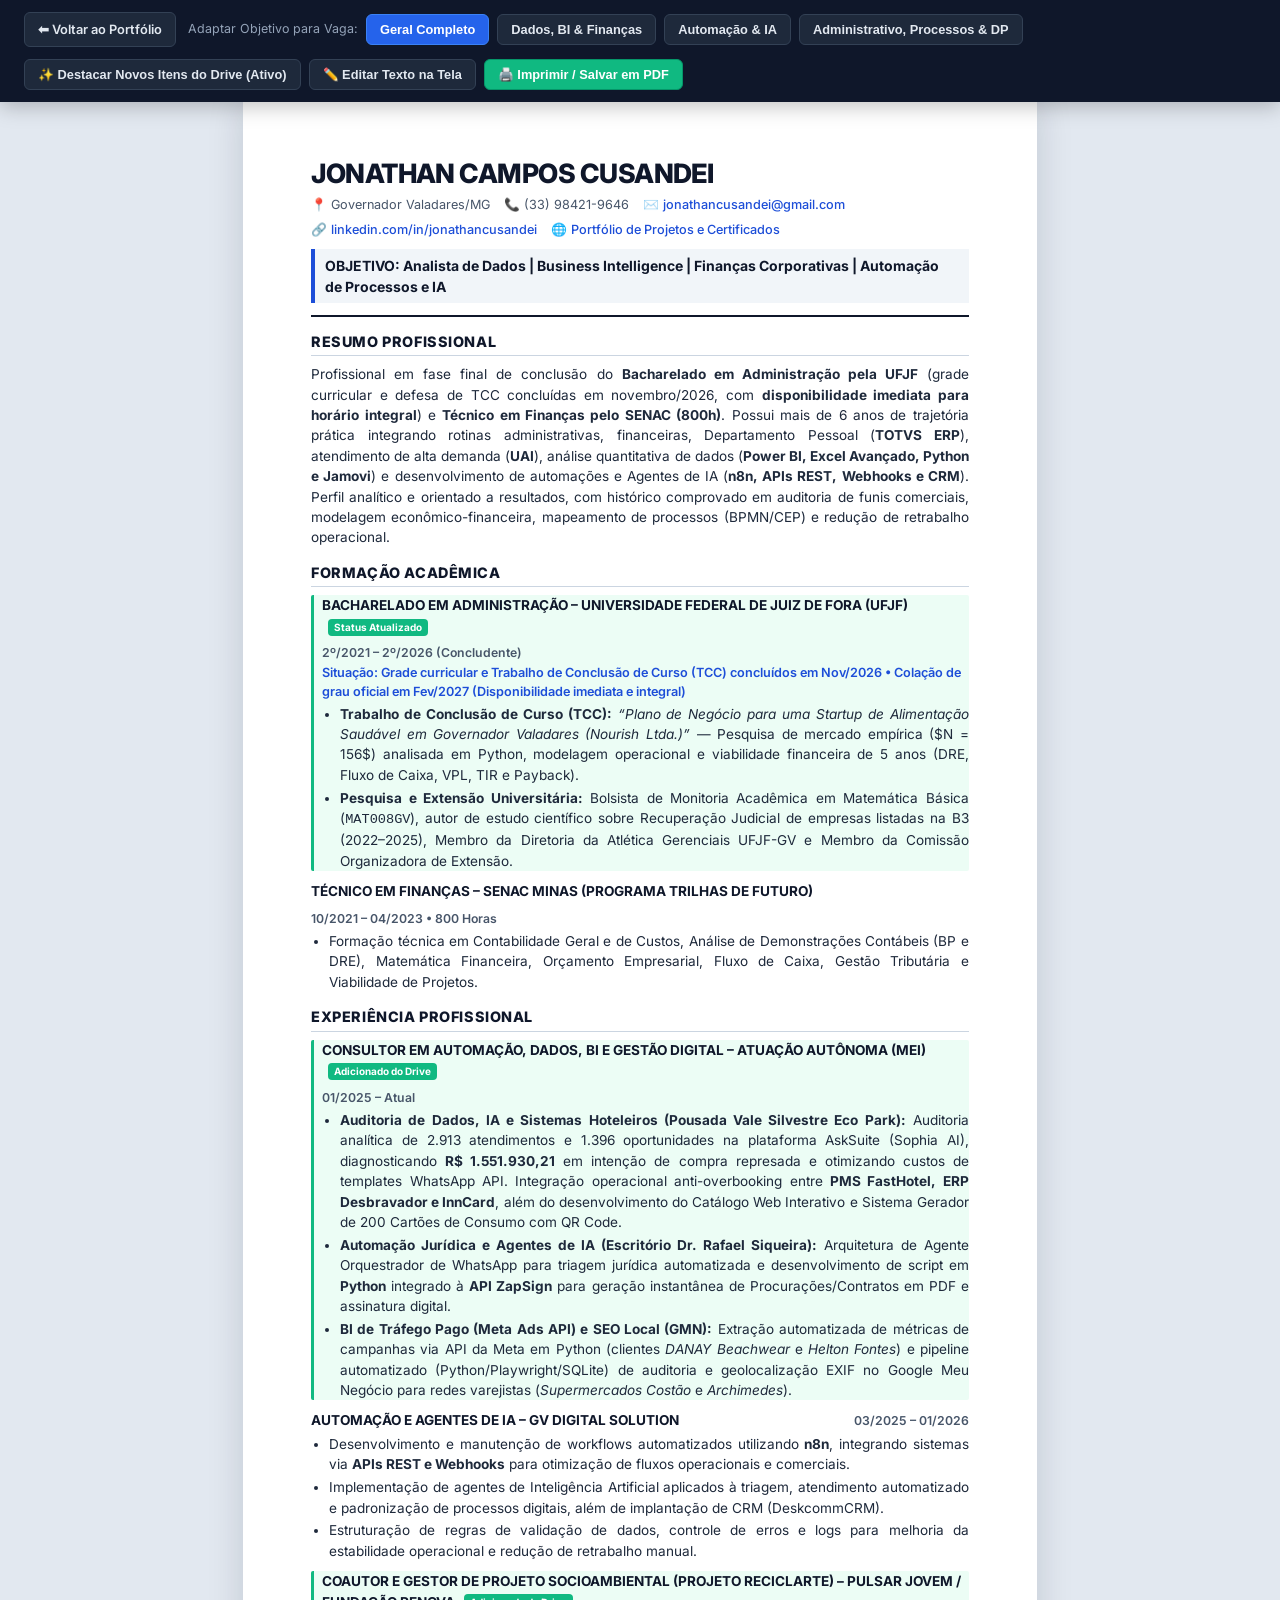
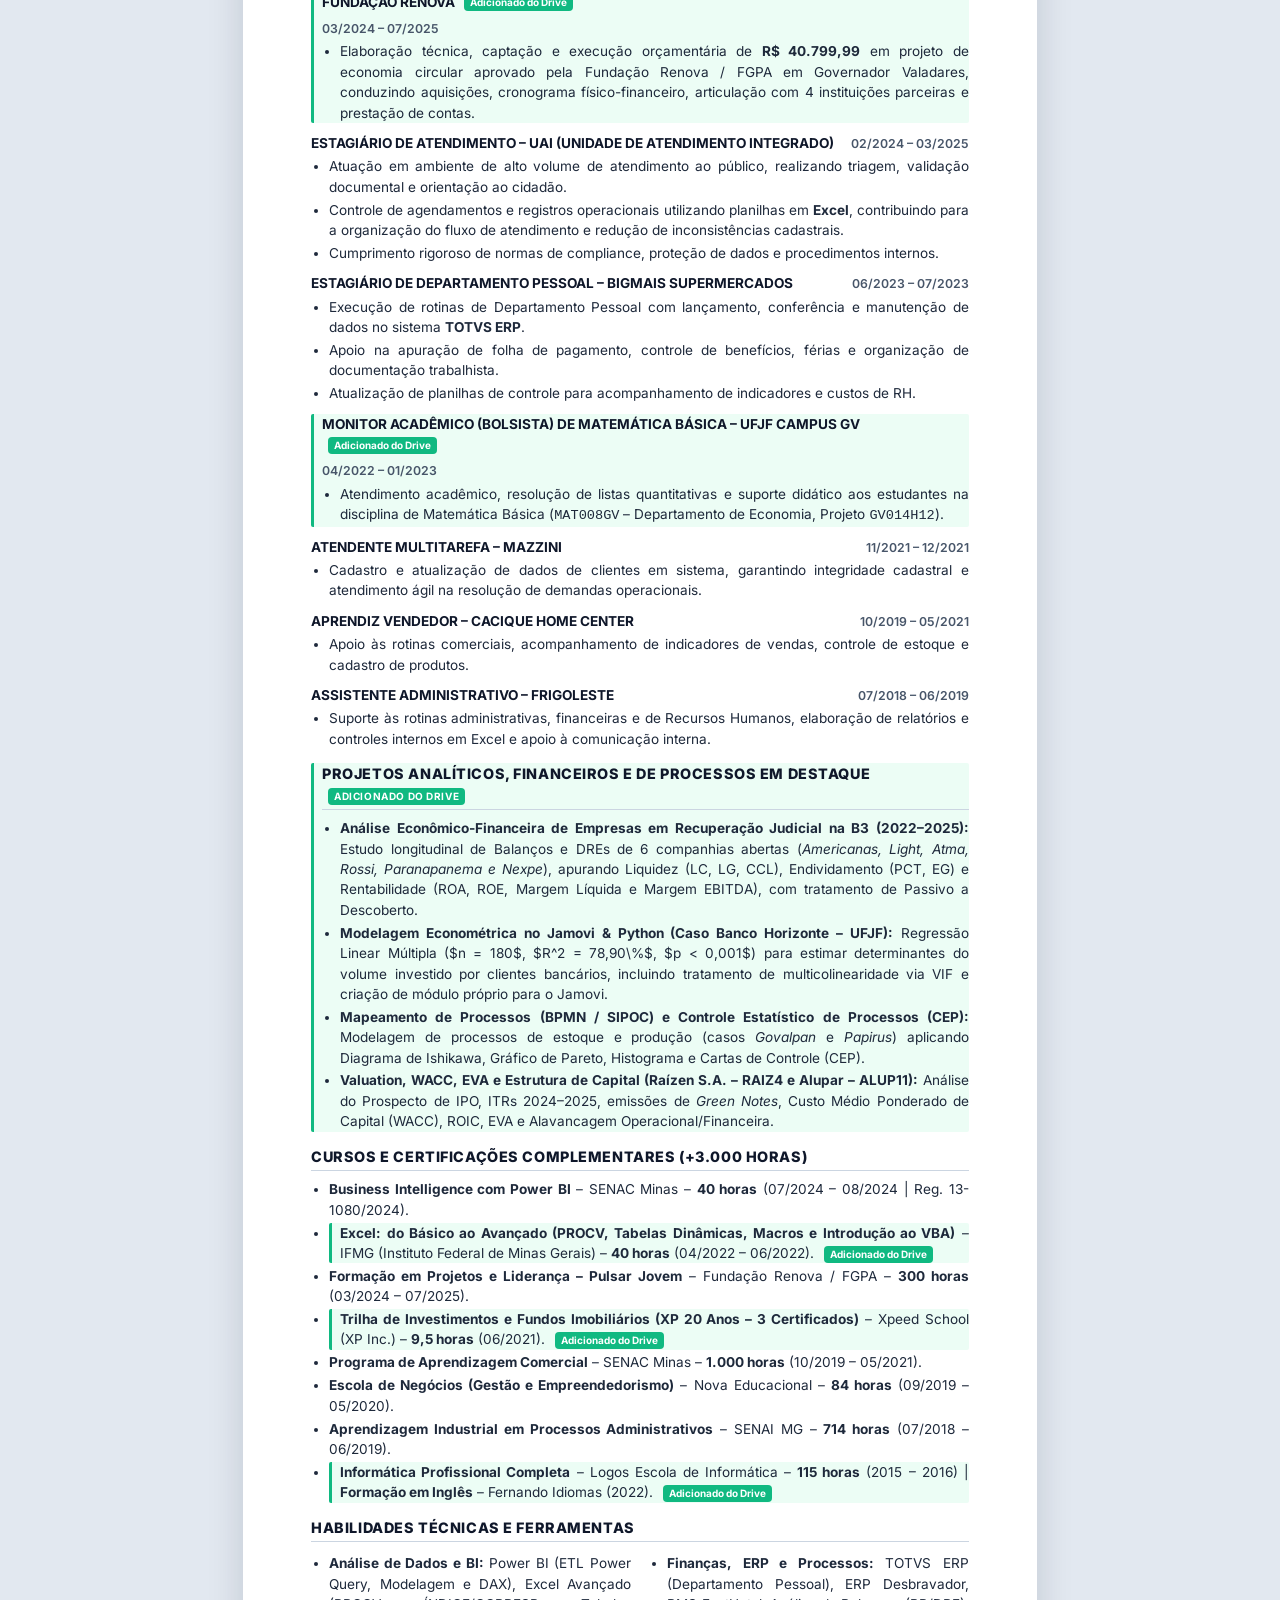
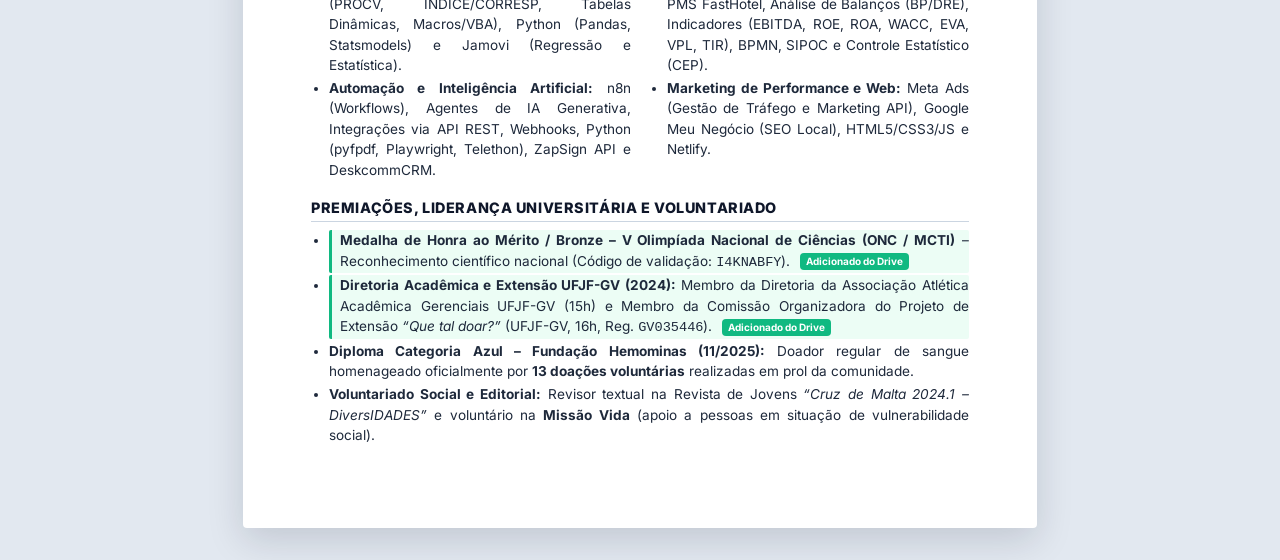
==== curriculo.html @ 8a2a7740 "Publicacao inicial do Portfolio Profissional e Curriculo - Jonathan Cusandei" ====
<!DOCTYPE html>
<html lang="pt-BR">
<head>
  <meta charset="UTF-8" />
  <meta name="viewport" content="width=device-width, initial-scale=1.0" />
  <title>Currículo_Jonathan_Campos_Cusandei</title>
  <link rel="preconnect" href="https://fonts.googleapis.com">
  <link rel="preconnect" href="https://fonts.gstatic.com" crossorigin>
  <link href="https://fonts.googleapis.com/css2?family=Inter:wght@400;500;600;700;800&display=swap" rel="stylesheet">
  <style>
    :root {
      --primary: #0f172a;
      --accent: #1d4ed8;
      --text: #1e293b;
      --muted: #475569;
      --border: #cbd5e1;
      --new-bg: #ecfdf5;
      --new-border: #10b981;
    }

    * {
      box-sizing: border-box;
      margin: 0;
      padding: 0;
    }

    body {
      font-family: 'Inter', -apple-system, BlinkMacSystemFont, 'Segoe UI', Roboto, Arial, sans-serif;
      background: #e2e8f0;
      color: var(--text);
      line-height: 1.5;
      font-size: 10.2pt;
      padding: 90px 16px 40px;
    }

    /* Barra de Ferramentas Flutuante (Oculta na Impressão/PDF) */
    .cv-toolbar {
      position: fixed;
      top: 0;
      left: 0;
      right: 0;
      z-index: 1000;
      background: #0f172a;
      color: #f8fafc;
      padding: 12px 24px;
      display: flex;
      flex-wrap: wrap;
      align-items: center;
      justify-content: space-between;
      gap: 12px;
      box-shadow: 0 4px 20px rgba(0, 0, 0, 0.25);
    }

    .toolbar-left, .toolbar-right {
      display: flex;
      flex-wrap: wrap;
      align-items: center;
      gap: 8px;
    }

    .toolbar-btn {
      background: #1e293b;
      color: #e2e8f0;
      border: 1px solid #334155;
      padding: 7px 13px;
      border-radius: 6px;
      font-size: 0.8rem;
      font-weight: 600;
      cursor: pointer;
      text-decoration: none;
      transition: all 0.15s;
    }

    .toolbar-btn:hover, .toolbar-btn.active {
      background: #2563eb;
      border-color: #3b82f6;
      color: #fff;
    }

    .toolbar-btn-print {
      background: #10b981;
      border-color: #059669;
      color: #fff;
    }

    .toolbar-btn-print:hover {
      background: #059669;
    }

    /* Folha A4 / Container do Currículo */
    .cv-sheet {
      max-width: 210mm;
      margin: 0 auto;
      background: #ffffff;
      padding: 18mm 18mm;
      box-shadow: 0 12px 36px rgba(15, 23, 42, 0.15);
      border-radius: 4px;
    }

    .cv-sheet[contenteditable="true"] {
      outline: 2px dashed #2563eb;
      outline-offset: -6px;
    }

    /* Cabeçalho do Currículo */
    .cv-header {
      border-bottom: 2px solid var(--primary);
      padding-bottom: 12px;
      margin-bottom: 14px;
    }

    .cv-name {
      font-size: 20pt;
      font-weight: 800;
      color: var(--primary);
      letter-spacing: -0.02em;
      text-transform: uppercase;
      line-height: 1.15;
    }

    .cv-contact {
      margin-top: 6px;
      font-size: 9.5pt;
      color: var(--muted);
      display: flex;
      flex-wrap: wrap;
      gap: 6px 14px;
    }

    .cv-contact a {
      color: var(--accent);
      text-decoration: none;
      font-weight: 500;
    }

    .cv-objective {
      margin-top: 10px;
      font-size: 10.5pt;
      font-weight: 700;
      color: var(--primary);
      background: #f1f5f9;
      padding: 6px 10px;
      border-left: 4px solid var(--accent);
    }

    /* Seções */
    .cv-section {
      margin-bottom: 14px;
    }

    .cv-section-title {
      font-size: 10.8pt;
      font-weight: 800;
      text-transform: uppercase;
      letter-spacing: 0.04em;
      color: var(--primary);
      border-bottom: 1px solid var(--border);
      padding-bottom: 3px;
      margin-bottom: 8px;
    }

    .cv-summary {
      text-align: justify;
      color: var(--text);
      margin-bottom: 6px;
    }

    /* Blocos de Experiência / Educação */
    .cv-item {
      margin-bottom: 10px;
      page-break-inside: avoid;
    }

    .cv-item-header {
      display: flex;
      justify-content: space-between;
      align-items: baseline;
      flex-wrap: wrap;
      gap: 8px;
    }

    .cv-item-title {
      font-weight: 700;
      color: var(--primary);
      font-size: 10.2pt;
    }

    .cv-item-period {
      font-weight: 600;
      font-size: 9.2pt;
      color: var(--muted);
    }

    .cv-item-sub {
      font-size: 9.5pt;
      font-weight: 600;
      color: var(--accent);
      margin-bottom: 3px;
    }

    .cv-list {
      padding-left: 18px;
      margin-top: 3px;
    }

    .cv-list li {
      margin-bottom: 2.5px;
      text-align: justify;
    }

    .skills-compact-grid {
      display: grid;
      grid-template-columns: 1fr 1fr;
      gap: 6px 18px;
    }

    /* Destaque visual opcional na tela para itens recém-adicionados do Drive */
    body.highlight-new .new-from-drive {
      background-color: var(--new-bg);
      border-left: 3px solid var(--new-border);
      padding-left: 8px;
      border-radius: 2px;
    }

    .badge-new-screen {
      display: none;
      font-size: 7.5pt;
      font-weight: 700;
      background: #10b981;
      color: #fff;
      padding: 1px 6px;
      border-radius: 4px;
      margin-left: 6px;
      vertical-align: middle;
    }

    body.highlight-new .badge-new-screen {
      display: inline-block;
    }

    @media print {
      body {
        background: #fff;
        padding: 0;
        font-size: 9.8pt;
      }
      .cv-toolbar {
        display: none !important;
      }
      .cv-sheet {
        box-shadow: none;
        padding: 0;
        max-width: 100%;
        outline: none !important;
      }
      .badge-new-screen {
        display: none !important;
      }
      body.highlight-new .new-from-drive {
        background: transparent !important;
        border-left: none !important;
        padding-left: 0 !important;
      }
      @page {
        margin: 12mm 14mm;
      }
    }
  </style>
</head>
<body class="highlight-new">

  <!-- BARRA DE CONTROLE (NÃO SAI NA IMPRESSÃO/PDF) -->
  <div class="cv-toolbar">
    <div class="toolbar-left">
      <a href="index.html" class="toolbar-btn">⬅ Voltar ao Portfólio</a>
      <span style="font-size: 0.78rem; color: #94a3b8; margin-left: 4px;">Adaptar Objetivo para Vaga:</span>
      <button class="toolbar-btn active" onclick="setFocus('geral', this)">Geral Completo</button>
      <button class="toolbar-btn" onclick="setFocus('dados', this)">Dados, BI & Finanças</button>
      <button class="toolbar-btn" onclick="setFocus('automacao', this)">Automação & IA</button>
      <button class="toolbar-btn" onclick="setFocus('adm', this)">Administrativo, Processos & DP</button>
    </div>

    <div class="toolbar-right">
      <button class="toolbar-btn" id="toggleNewBtn" onclick="toggleHighlightNew()">✨ Destacar Novos Itens do Drive (Ativo)</button>
      <button class="toolbar-btn" id="toggleEditBtn" onclick="toggleEditable()">✏️ Editar Texto na Tela</button>
      <button class="toolbar-btn toolbar-btn-print" onclick="window.print()">🖨️ Imprimir / Salvar em PDF</button>
    </div>
  </div>

  <!-- FOLHA DO CURRÍCULO -->
  <main class="cv-sheet" id="cvSheet">

    <!-- CABEÇALHO -->
    <header class="cv-header">
      <h1 class="cv-name">Jonathan Campos Cusandei</h1>
      <div class="cv-contact">
        <span>📍 Governador Valadares/MG</span>
        <span>📞 (33) 98421-9646</span>
        <span>✉️ <a href="mailto:jonathancusandei@gmail.com">jonathancusandei@gmail.com</a></span>
        <span>🔗 <a href="https://www.linkedin.com/in/jonathancusandei" target="_blank">linkedin.com/in/jonathancusandei</a></span>
        <span>🌐 <a href="index.html">Portfólio de Projetos e Certificados</a></span>
      </div>
      <div class="cv-objective" id="cvObjective">
        OBJETIVO: Analista de Dados | Business Intelligence | Finanças Corporativas | Automação de Processos e IA
      </div>
    </header>

    <!-- RESUMO PROFISSIONAL -->
    <section class="cv-section">
      <h2 class="cv-section-title">Resumo Profissional</h2>
      <p class="cv-summary" id="cvSummaryText">
        Profissional em fase final de conclusão do <strong>Bacharelado em Administração pela UFJF</strong> (grade curricular e defesa de TCC concluídas em novembro/2026, com <strong>disponibilidade imediata para horário integral</strong>) e <strong>Técnico em Finanças pelo SENAC (800h)</strong>. Possui mais de 6 anos de trajetória prática integrando rotinas administrativas, financeiras, Departamento Pessoal (<strong>TOTVS ERP</strong>), atendimento de alta demanda (<strong>UAI</strong>), análise quantitativa de dados (<strong>Power BI, Excel Avançado, Python e Jamovi</strong>) e desenvolvimento de automações e Agentes de IA (<strong>n8n, APIs REST, Webhooks e CRM</strong>). Perfil analítico e orientado a resultados, com histórico comprovado em auditoria de funis comerciais, modelagem econômico-financeira, mapeamento de processos (BPMN/CEP) e redução de retrabalho operacional.
      </p>
    </section>

    <!-- EDUCAÇÃO / FORMAÇÃO ACADÊMICA -->
    <section class="cv-section">
      <h2 class="cv-section-title">Formação Acadêmica</h2>

      <div class="cv-item new-from-drive">
        <div class="cv-item-header">
          <span class="cv-item-title">BACHARELADO EM ADMINISTRAÇÃO – UNIVERSIDADE FEDERAL DE JUIZ DE FORA (UFJF) <span class="badge-new-screen">Status Atualizado</span></span>
          <span class="cv-item-period">2º/2021 – 2º/2026 (Concludente)</span>
        </div>
        <div class="cv-item-sub">Situação: Grade curricular e Trabalho de Conclusão de Curso (TCC) concluídos em Nov/2026 • Colação de grau oficial em Fev/2027 (Disponibilidade imediata e integral)</div>
        <ul class="cv-list">
          <li><strong>Trabalho de Conclusão de Curso (TCC):</strong> <em>“Plano de Negócio para uma Startup de Alimentação Saudável em Governador Valadares (Nourish Ltda.)”</em> — Pesquisa de mercado empírica ($N = 156$) analisada em Python, modelagem operacional e viabilidade financeira de 5 anos (DRE, Fluxo de Caixa, VPL, TIR e Payback).</li>
          <li><strong>Pesquisa e Extensão Universitária:</strong> Bolsista de Monitoria Acadêmica em Matemática Básica (<code>MAT008GV</code>), autor de estudo científico sobre Recuperação Judicial de empresas listadas na B3 (2022–2025), Membro da Diretoria da Atlética Gerenciais UFJF-GV e Membro da Comissão Organizadora de Extensão.</li>
        </ul>
      </div>

      <div class="cv-item">
        <div class="cv-item-header">
          <span class="cv-item-title">TÉCNICO EM FINANÇAS – SENAC MINAS (PROGRAMA TRILHAS DE FUTURO)</span>
          <span class="cv-item-period">10/2021 – 04/2023 • 800 Horas</span>
        </div>
        <ul class="cv-list">
          <li>Formação técnica em Contabilidade Geral e de Custos, Análise de Demonstrações Contábeis (BP e DRE), Matemática Financeira, Orçamento Empresarial, Fluxo de Caixa, Gestão Tributária e Viabilidade de Projetos.</li>
        </ul>
      </div>
    </section>

    <!-- EXPERIÊNCIA PROFISSIONAL -->
    <section class="cv-section">
      <h2 class="cv-section-title">Experiência Profissional</h2>

      <div class="cv-item new-from-drive">
        <div class="cv-item-header">
          <span class="cv-item-title">CONSULTOR EM AUTOMAÇÃO, DADOS, BI E GESTÃO DIGITAL – ATUAÇÃO AUTÔNOMA (MEI) <span class="badge-new-screen">Adicionado do Drive</span></span>
          <span class="cv-item-period">01/2025 – Atual</span>
        </div>
        <ul class="cv-list">
          <li><strong>Auditoria de Dados, IA e Sistemas Hoteleiros (Pousada Vale Silvestre Eco Park):</strong> Auditoria analítica de 2.913 atendimentos e 1.396 oportunidades na plataforma AskSuite (Sophia AI), diagnosticando <strong>R$ 1.551.930,21</strong> em intenção de compra represada e otimizando custos de templates WhatsApp API. Integração operacional anti-overbooking entre <strong>PMS FastHotel, ERP Desbravador e InnCard</strong>, além do desenvolvimento do Catálogo Web Interativo e Sistema Gerador de 200 Cartões de Consumo com QR Code.</li>
          <li><strong>Automação Jurídica e Agentes de IA (Escritório Dr. Rafael Siqueira):</strong> Arquitetura de Agente Orquestrador de WhatsApp para triagem jurídica automatizada e desenvolvimento de script em <strong>Python</strong> integrado à <strong>API ZapSign</strong> para geração instantânea de Procurações/Contratos em PDF e assinatura digital.</li>
          <li><strong>BI de Tráfego Pago (Meta Ads API) e SEO Local (GMN):</strong> Extração automatizada de métricas de campanhas via API da Meta em Python (clientes <em>DANAY Beachwear</em> e <em>Helton Fontes</em>) e pipeline automatizado (Python/Playwright/SQLite) de auditoria e geolocalização EXIF no Google Meu Negócio para redes varejistas (<em>Supermercados Costão</em> e <em>Archimedes</em>).</li>
        </ul>
      </div>

      <div class="cv-item">
        <div class="cv-item-header">
          <span class="cv-item-title">AUTOMAÇÃO E AGENTES DE IA – GV DIGITAL SOLUTION</span>
          <span class="cv-item-period">03/2025 – 01/2026</span>
        </div>
        <ul class="cv-list">
          <li>Desenvolvimento e manutenção de workflows automatizados utilizando <strong>n8n</strong>, integrando sistemas via <strong>APIs REST e Webhooks</strong> para otimização de fluxos operacionais e comerciais.</li>
          <li>Implementação de agentes de Inteligência Artificial aplicados à triagem, atendimento automatizado e padronização de processos digitais, além de implantação de CRM (DeskcommCRM).</li>
          <li>Estruturação de regras de validação de dados, controle de erros e logs para melhoria da estabilidade operacional e redução de retrabalho manual.</li>
        </ul>
      </div>

      <div class="cv-item new-from-drive">
        <div class="cv-item-header">
          <span class="cv-item-title">COAUTOR E GESTOR DE PROJETO SOCIOAMBIENTAL (PROJETO RECICLARTE) – PULSAR JOVEM / FUNDAÇÃO RENOVA <span class="badge-new-screen">Adicionado do Drive</span></span>
          <span class="cv-item-period">03/2024 – 07/2025</span>
        </div>
        <ul class="cv-list">
          <li>Elaboração técnica, captação e execução orçamentária de <strong>R$ 40.799,99</strong> em projeto de economia circular aprovado pela Fundação Renova / FGPA em Governador Valadares, conduzindo aquisições, cronograma físico-financeiro, articulação com 4 instituições parceiras e prestação de contas.</li>
        </ul>
      </div>

      <div class="cv-item">
        <div class="cv-item-header">
          <span class="cv-item-title">ESTAGIÁRIO DE ATENDIMENTO – UAI (UNIDADE DE ATENDIMENTO INTEGRADO)</span>
          <span class="cv-item-period">02/2024 – 03/2025</span>
        </div>
        <ul class="cv-list">
          <li>Atuação em ambiente de alto volume de atendimento ao público, realizando triagem, validação documental e orientação ao cidadão.</li>
          <li>Controle de agendamentos e registros operacionais utilizando planilhas em <strong>Excel</strong>, contribuindo para a organização do fluxo de atendimento e redução de inconsistências cadastrais.</li>
          <li>Cumprimento rigoroso de normas de compliance, proteção de dados e procedimentos internos.</li>
        </ul>
      </div>

      <div class="cv-item">
        <div class="cv-item-header">
          <span class="cv-item-title">ESTAGIÁRIO DE DEPARTAMENTO PESSOAL – BIGMAIS SUPERMERCADOS</span>
          <span class="cv-item-period">06/2023 – 07/2023</span>
        </div>
        <ul class="cv-list">
          <li>Execução de rotinas de Departamento Pessoal com lançamento, conferência e manutenção de dados no sistema <strong>TOTVS ERP</strong>.</li>
          <li>Apoio na apuração de folha de pagamento, controle de benefícios, férias e organização de documentação trabalhista.</li>
          <li>Atualização de planilhas de controle para acompanhamento de indicadores e custos de RH.</li>
        </ul>
      </div>

      <div class="cv-item new-from-drive">
        <div class="cv-item-header">
          <span class="cv-item-title">MONITOR ACADÊMICO (BOLSISTA) DE MATEMÁTICA BÁSICA – UFJF CAMPUS GV <span class="badge-new-screen">Adicionado do Drive</span></span>
          <span class="cv-item-period">04/2022 – 01/2023</span>
        </div>
        <ul class="cv-list">
          <li>Atendimento acadêmico, resolução de listas quantitativas e suporte didático aos estudantes na disciplina de Matemática Básica (<code>MAT008GV</code> – Departamento de Economia, Projeto <code>GV014H12</code>).</li>
        </ul>
      </div>

      <div class="cv-item">
        <div class="cv-item-header">
          <span class="cv-item-title">ATENDENTE MULTITAREFA – MAZZINI</span>
          <span class="cv-item-period">11/2021 – 12/2021</span>
        </div>
        <ul class="cv-list">
          <li>Cadastro e atualização de dados de clientes em sistema, garantindo integridade cadastral e atendimento ágil na resolução de demandas operacionais.</li>
        </ul>
      </div>

      <div class="cv-item">
        <div class="cv-item-header">
          <span class="cv-item-title">APRENDIZ VENDEDOR – CACIQUE HOME CENTER</span>
          <span class="cv-item-period">10/2019 – 05/2021</span>
        </div>
        <ul class="cv-list">
          <li>Apoio às rotinas comerciais, acompanhamento de indicadores de vendas, controle de estoque e cadastro de produtos.</li>
        </ul>
      </div>

      <div class="cv-item">
        <div class="cv-item-header">
          <span class="cv-item-title">ASSISTENTE ADMINISTRATIVO – FRIGOLESTE</span>
          <span class="cv-item-period">07/2018 – 06/2019</span>
        </div>
        <ul class="cv-list">
          <li>Suporte às rotinas administrativas, financeiras e de Recursos Humanos, elaboração de relatórios e controles internos em Excel e apoio à comunicação interna.</li>
        </ul>
      </div>
    </section>

    <!-- PROJETOS TÉCNICOS, FINANCEIROS E QUANTITATIVOS DE DESTAQUE -->
    <section class="cv-section new-from-drive">
      <h2 class="cv-section-title">Projetos Analíticos, Financeiros e de Processos em Destaque <span class="badge-new-screen">Adicionado do Drive</span></h2>
      <ul class="cv-list">
        <li><strong>Análise Econômico-Financeira de Empresas em Recuperação Judicial na B3 (2022–2025):</strong> Estudo longitudinal de Balanços e DREs de 6 companhias abertas (<em>Americanas, Light, Atma, Rossi, Paranapanema e Nexpe</em>), apurando Liquidez (LC, LG, CCL), Endividamento (PCT, EG) e Rentabilidade (ROA, ROE, Margem Líquida e Margem EBITDA), com tratamento de Passivo a Descoberto.</li>
        <li><strong>Modelagem Econométrica no Jamovi & Python (Caso Banco Horizonte – UFJF):</strong> Regressão Linear Múltipla ($n = 180$, $R^2 = 78,90\%$, $p < 0,001$) para estimar determinantes do volume investido por clientes bancários, incluindo tratamento de multicolinearidade via VIF e criação de módulo próprio para o Jamovi.</li>
        <li><strong>Mapeamento de Processos (BPMN / SIPOC) e Controle Estatístico de Processos (CEP):</strong> Modelagem de processos de estoque e produção (casos <em>Govalpan</em> e <em>Papirus</em>) aplicando Diagrama de Ishikawa, Gráfico de Pareto, Histograma e Cartas de Controle (CEP).</li>
        <li><strong>Valuation, WACC, EVA e Estrutura de Capital (Raízen S.A. – RAIZ4 e Alupar – ALUP11):</strong> Análise do Prospecto de IPO, ITRs 2024–2025, emissões de <em>Green Notes</em>, Custo Médio Ponderado de Capital (WACC), ROIC, EVA e Alavancagem Operacional/Financeira.</li>
      </ul>
    </section>

    <!-- CURSOS E CERTIFICAÇÕES COMPLEMENTARES -->
    <section class="cv-section">
      <h2 class="cv-section-title">Cursos e Certificações Complementares (+3.000 Horas)</h2>
      <ul class="cv-list">
        <li><strong>Business Intelligence com Power BI</strong> – SENAC Minas – <strong>40 horas</strong> (07/2024 – 08/2024 | Reg. 13-1080/2024).</li>
        <li class="new-from-drive"><strong>Excel: do Básico ao Avançado (PROCV, Tabelas Dinâmicas, Macros e Introdução ao VBA)</strong> – IFMG (Instituto Federal de Minas Gerais) – <strong>40 horas</strong> (04/2022 – 06/2022). <span class="badge-new-screen">Adicionado do Drive</span></li>
        <li><strong>Formação em Projetos e Liderança – Pulsar Jovem</strong> – Fundação Renova / FGPA – <strong>300 horas</strong> (03/2024 – 07/2025).</li>
        <li class="new-from-drive"><strong>Trilha de Investimentos e Fundos Imobiliários (XP 20 Anos – 3 Certificados)</strong> – Xpeed School (XP Inc.) – <strong>9,5 horas</strong> (06/2021). <span class="badge-new-screen">Adicionado do Drive</span></li>
        <li><strong>Programa de Aprendizagem Comercial</strong> – SENAC Minas – <strong>1.000 horas</strong> (10/2019 – 05/2021).</li>
        <li><strong>Escola de Negócios (Gestão e Empreendedorismo)</strong> – Nova Educacional – <strong>84 horas</strong> (09/2019 – 05/2020).</li>
        <li><strong>Aprendizagem Industrial em Processos Administrativos</strong> – SENAI MG – <strong>714 horas</strong> (07/2018 – 06/2019).</li>
        <li class="new-from-drive"><strong>Informática Profissional Completa</strong> – Logos Escola de Informática – <strong>115 horas</strong> (2015 – 2016) | <strong>Formação em Inglês</strong> – Fernando Idiomas (2022). <span class="badge-new-screen">Adicionado do Drive</span></li>
      </ul>
    </section>

    <!-- HABILIDADES TÉCNICAS -->
    <section class="cv-section">
      <h2 class="cv-section-title">Habilidades Técnicas e Ferramentas</h2>
      <div class="skills-compact-grid">
        <div>
          <ul class="cv-list">
            <li><strong>Análise de Dados e BI:</strong> Power BI (ETL Power Query, Modelagem e DAX), Excel Avançado (PROCV, ÍNDICE/CORRESP, Tabelas Dinâmicas, Macros/VBA), Python (Pandas, Statsmodels) e Jamovi (Regressão e Estatística).</li>
            <li><strong>Automação e Inteligência Artificial:</strong> n8n (Workflows), Agentes de IA Generativa, Integrações via API REST, Webhooks, Python (pyfpdf, Playwright, Telethon), ZapSign API e DeskcommCRM.</li>
          </ul>
        </div>
        <div>
          <ul class="cv-list">
            <li><strong>Finanças, ERP e Processos:</strong> TOTVS ERP (Departamento Pessoal), ERP Desbravador, PMS FastHotel, Análise de Balanços (BP/DRE), Indicadores (EBITDA, ROE, ROA, WACC, EVA, VPL, TIR), BPMN, SIPOC e Controle Estatístico (CEP).</li>
            <li><strong>Marketing de Performance e Web:</strong> Meta Ads (Gestão de Tráfego e Marketing API), Google Meu Negócio (SEO Local), HTML5/CSS3/JS e Netlify.</li>
          </ul>
        </div>
      </div>
    </section>

    <!-- PREMIAÇÕES, LIDERANÇA E TRABALHO VOLUNTÁRIO -->
    <section class="cv-section">
      <h2 class="cv-section-title">Premiações, Liderança Universitária e Voluntariado</h2>
      <ul class="cv-list">
        <li class="new-from-drive"><strong>Medalha de Honra ao Mérito / Bronze – V Olimpíada Nacional de Ciências (ONC / MCTI)</strong> – Reconhecimento científico nacional (Código de validação: <code>I4KNABFY</code>). <span class="badge-new-screen">Adicionado do Drive</span></li>
        <li class="new-from-drive"><strong>Diretoria Acadêmica e Extensão UFJF-GV (2024):</strong> Membro da Diretoria da Associação Atlética Acadêmica Gerenciais UFJF-GV (15h) e Membro da Comissão Organizadora do Projeto de Extensão <em>“Que tal doar?”</em> (UFJF-GV, 16h, Reg. <code>GV035446</code>). <span class="badge-new-screen">Adicionado do Drive</span></li>
        <li><strong>Diploma Categoria Azul – Fundação Hemominas (11/2025):</strong> Doador regular de sangue homenageado oficialmente por <strong>13 doações voluntárias</strong> realizadas em prol da comunidade.</li>
        <li><strong>Voluntariado Social e Editorial:</strong> Revisor textual na Revista de Jovens <em>“Cruz de Malta 2024.1 – DiversIDADES”</em> e voluntário na <strong>Missão Vida</strong> (apoio a pessoas em situação de vulnerabilidade social).</li>
      </ul>
    </section>

  </main>

  <script>
    const FOCUS_PROFILES = {
      geral: {
        objective: "OBJETIVO: Analista de Dados | Business Intelligence | Finanças Corporativas | Automação de Processos e IA",
        summary: "Profissional em fase final de conclusão do <strong>Bacharelado em Administração pela UFJF</strong> (grade curricular e defesa de TCC concluídas em novembro/2026, com <strong>disponibilidade imediata para horário integral</strong>) e <strong>Técnico em Finanças pelo SENAC (800h)</strong>. Possui mais de 6 anos de trajetória prática integrando rotinas administrativas, financeiras, Departamento Pessoal (<strong>TOTVS ERP</strong>), atendimento de alta demanda (<strong>UAI</strong>), análise quantitativa de dados (<strong>Power BI, Excel Avançado, Python e Jamovi</strong>) e desenvolvimento de automações e Agentes de IA (<strong>n8n, APIs REST, Webhooks e CRM</strong>). Perfil analítico e orientado a resultados, com histórico comprovado em auditoria de funis comerciais, modelagem econômico-financeira, mapeamento de processos (BPMN/CEP) e redução de retrabalho operacional."
      },
      dados: {
        objective: "OBJETIVO: Analista de Dados & Business Intelligence (BI) | Analista Financeiro / Controladoria & Planejamento (FP&A)",
        summary: "Administrador concludente pela <strong>UFJF</strong> (grade e TCC concluídos em nov/2026 — <strong>disponibilidade imediata em horário integral</strong>) e <strong>Técnico em Finanças pelo SENAC (800h)</strong>, especializado em <strong>Análise de Dados, Business Intelligence (Power BI e Excel Avançado – IFMG)</strong>, modelagem estatística/econométrica (<strong>Python e Jamovi</strong>) e <strong>Finanças Corporativas</strong> (Análise de DRE/BP, Liquidez, EBITDA, WACC, EVA, VPL e TIR). Experiência prática em auditoria de bases comerciais (+R$ 1,55M diagnosticados), controle de indicadores em ERPs (TOTVS / Desbravador) e automação de relatórios executivos."
      },
      automacao: {
        objective: "OBJETIVO: Especialista em Automação de Processos (RPA / n8n / Python) | Agentes de IA | Revenue Operations & CRM",
        summary: "Especialista em <strong>Automação de Processos, Integração de Sistemas e Agentes de IA Generativa</strong>, com formação em <strong>Administração pela UFJF</strong> (concludente em nov/2026 — <strong>disponibilidade integral imediata</strong>) e base sólida em Finanças e Processos (BPMN). Experiência comprovada no desenvolvimento de workflows em <strong>n8n</strong>, scripts em <strong>Python (APIs REST, Webhooks, Playwright, ZapSign API, Meta Ads API)</strong>, implantação de CRM (DeskcommCRM) e auditoria de funis de atendimento automatizado (AskSuite / WhatsApp API), unindo visão de negócios à execução técnica."
      },
      adm: {
        objective: "OBJETIVO: Analista Administrativo / Financeiro | Gestão de Processos e Qualidade | Departamento Pessoal (TOTVS ERP)",
        summary: "Administrador concludente pela <strong>Universidade Federal de Juiz de Fora (UFJF)</strong> (grade curricular e TCC concluídos em nov/2026 — <strong>disponibilidade imediata para período integral</strong>) e <strong>Técnico em Finanças pelo SENAC (800h)</strong>. Mais de 6 anos de experiência prática em rotinas administrativas, financeiras, faturamento, atendimento de alto volume (UAI) e <strong>Departamento Pessoal com domínio do sistema TOTVS ERP</strong> (BigMais Supermercados). Domínio avançado de Excel, Power BI, mapeamento de processos (BPMN / SIPOC / Qualidade) e ferramentas de automação para ganho de produtividade administrativa."
      }
    };

    function setFocus(key, btnEl) {
      const profile = FOCUS_PROFILES[key];
      if (!profile) return;
      document.getElementById("cvObjective").innerHTML = profile.objective;
      document.getElementById("cvSummaryText").innerHTML = profile.summary;
      document.querySelectorAll(".toolbar-left .toolbar-btn").forEach((b) => b.classList.remove("active"));
      if (btnEl) btnEl.classList.add("active");
    }

    function toggleHighlightNew() {
      document.body.classList.toggle("highlight-new");
      const btn = document.getElementById("toggleNewBtn");
      const isOn = document.body.classList.contains("highlight-new");
      btn.textContent = isOn ? "✨ Destacar Novos Itens do Drive (Ativo)" : "✨ Destacar Novos Itens do Drive (Oculto)";
      btn.classList.toggle("active", isOn);
    }

    function toggleEditable() {
      const sheet = document.getElementById("cvSheet");
      const btn = document.getElementById("toggleEditBtn");
      const isEditable = sheet.getAttribute("contenteditable") === "true";
      if (isEditable) {
        sheet.setAttribute("contenteditable", "false");
        btn.textContent = "✏️ Editar Texto na Tela";
        btn.classList.remove("active");
      } else {
        sheet.setAttribute("contenteditable", "true");
        btn.textContent = "✅ Modo Edição Ativo (Clique em qualquer texto)";
        btn.classList.add("active");
        sheet.focus();
      }
    }
  </script>
</body>
</html>
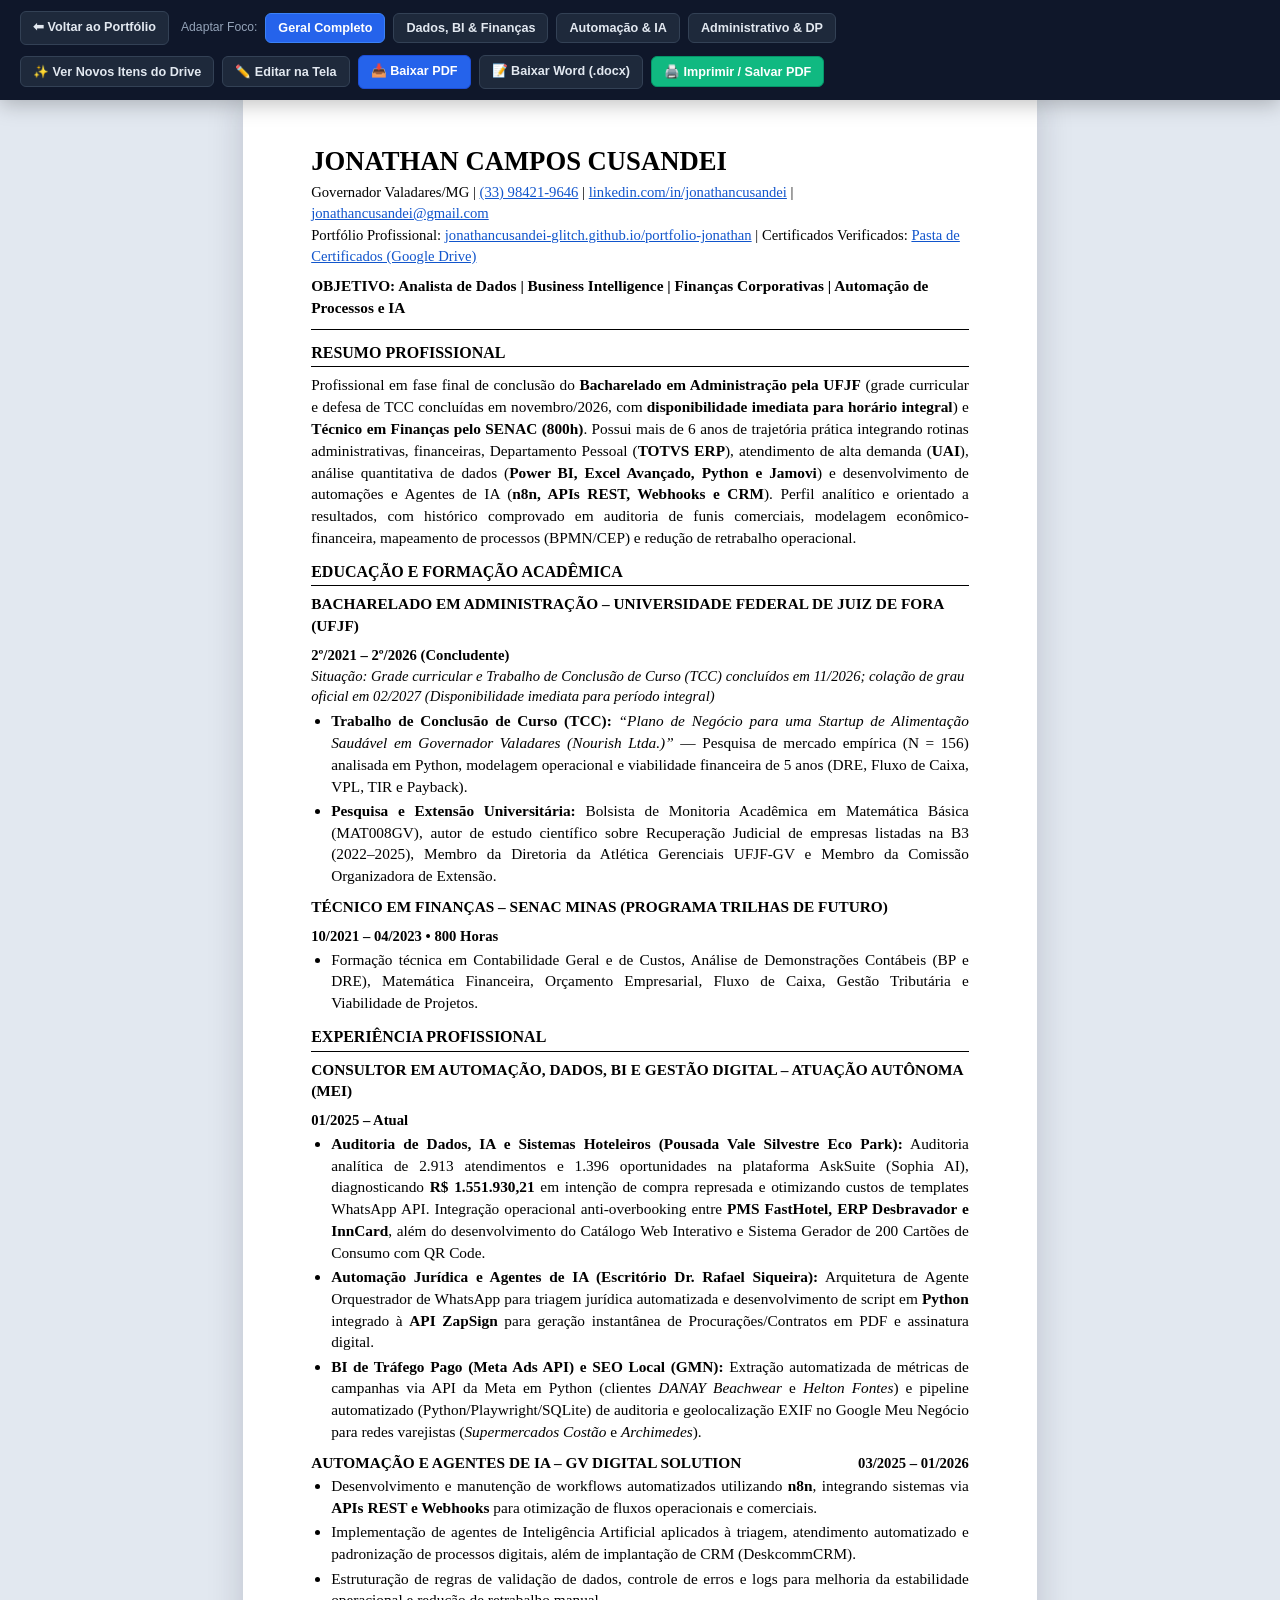
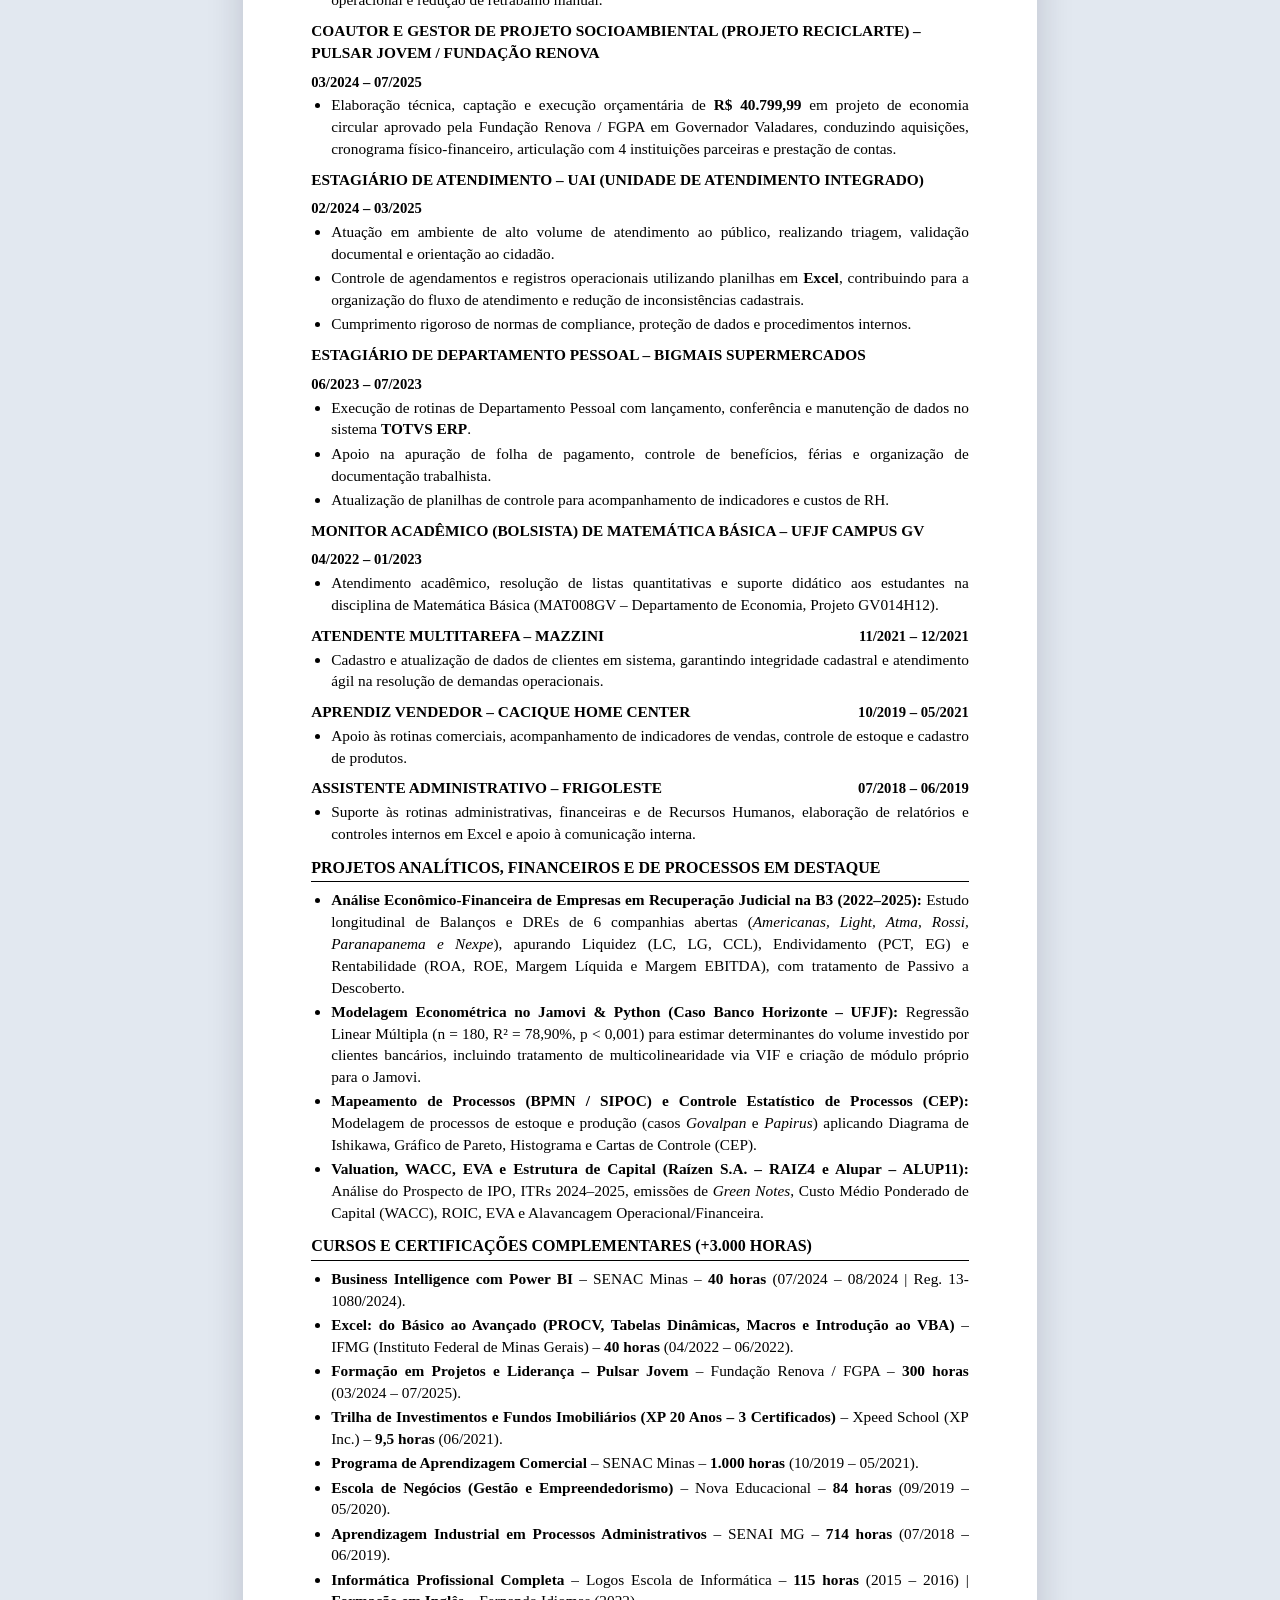
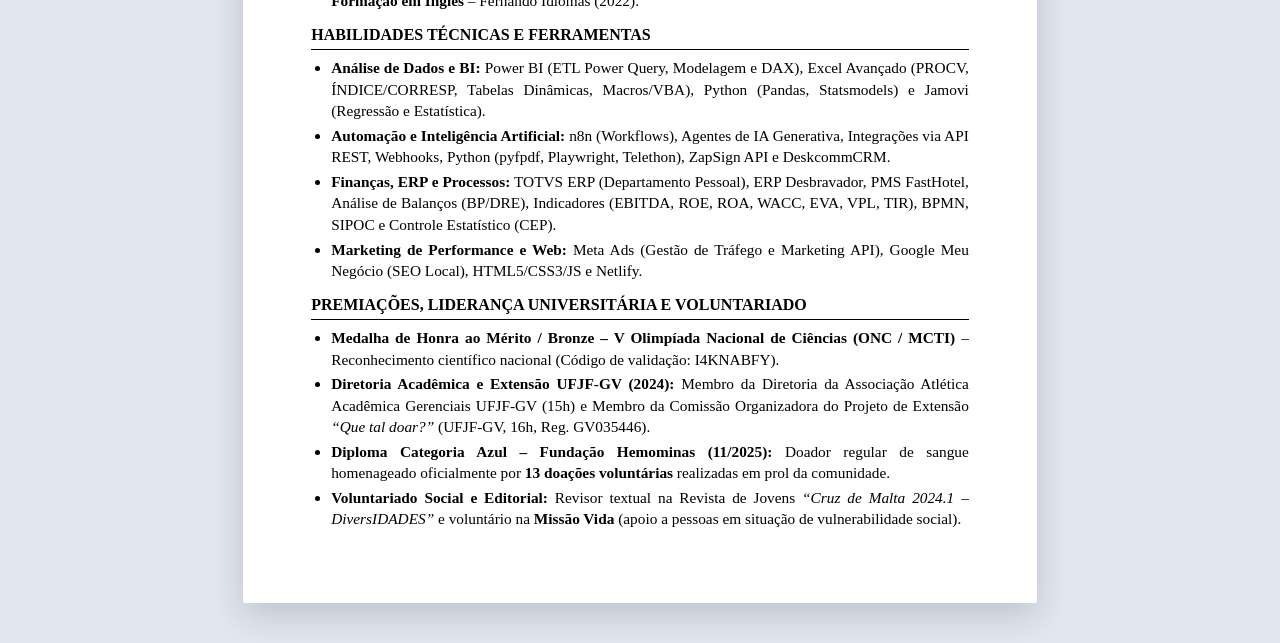
==== commit 2b68dd66: "Atualiza fonte Times New Roman no CV, gera PDF baixavel e integra hub completo do Linktree" ====
--- a/curriculo.html
+++ b/curriculo.html
@@ -3,17 +3,14 @@
 <head>
   <meta charset="UTF-8" />
   <meta name="viewport" content="width=device-width, initial-scale=1.0" />
-  <title>Currículo_Jonathan_Campos_Cusandei</title>
-  <link rel="preconnect" href="https://fonts.googleapis.com">
-  <link rel="preconnect" href="https://fonts.gstatic.com" crossorigin>
-  <link href="https://fonts.googleapis.com/css2?family=Inter:wght@400;500;600;700;800&display=swap" rel="stylesheet">
+  <title>Currículo — Jonathan Campos Cusandei</title>
   <style>
     :root {
-      --primary: #0f172a;
-      --accent: #1d4ed8;
-      --text: #1e293b;
-      --muted: #475569;
-      --border: #cbd5e1;
+      --primary: #000000;
+      --accent: #1155cc;
+      --text: #000000;
+      --muted: #222222;
+      --border: #000000;
       --new-bg: #ecfdf5;
       --new-border: #10b981;
     }
@@ -25,12 +22,12 @@
     }
 
     body {
-      font-family: 'Inter', -apple-system, BlinkMacSystemFont, 'Segoe UI', Roboto, Arial, sans-serif;
+      font-family: 'Times New Roman', Times, Georgia, serif;
       background: #e2e8f0;
       color: var(--text);
-      line-height: 1.5;
-      font-size: 10.2pt;
-      padding: 90px 16px 40px;
+      line-height: 1.42;
+      font-size: 11.5pt;
+      padding: 86px 16px 40px;
     }
 
     /* Barra de Ferramentas Flutuante (Oculta na Impressão/PDF) */
@@ -42,13 +39,14 @@
       z-index: 1000;
       background: #0f172a;
       color: #f8fafc;
-      padding: 12px 24px;
+      padding: 11px 20px;
       display: flex;
       flex-wrap: wrap;
       align-items: center;
       justify-content: space-between;
-      gap: 12px;
+      gap: 10px;
       box-shadow: 0 4px 20px rgba(0, 0, 0, 0.25);
+      font-family: -apple-system, BlinkMacSystemFont, 'Segoe UI', Roboto, Arial, sans-serif;
     }
 
     .toolbar-left, .toolbar-right {
@@ -62,9 +60,9 @@
       background: #1e293b;
       color: #e2e8f0;
       border: 1px solid #334155;
-      padding: 7px 13px;
+      padding: 7px 12px;
       border-radius: 6px;
-      font-size: 0.8rem;
+      font-size: 0.79rem;
       font-weight: 600;
       cursor: pointer;
       text-decoration: none;
@@ -77,6 +75,12 @@
       color: #fff;
     }
 
+    .toolbar-btn-download {
+      background: #2563eb;
+      border-color: #1d4ed8;
+      color: #fff;
+    }
+
     .toolbar-btn-print {
       background: #10b981;
       border-color: #059669;
@@ -87,14 +91,15 @@
       background: #059669;
     }
 
-    /* Folha A4 / Container do Currículo */
+    /* Folha A4 / Container do Currículo em Times New Roman */
     .cv-sheet {
       max-width: 210mm;
       margin: 0 auto;
       background: #ffffff;
-      padding: 18mm 18mm;
-      box-shadow: 0 12px 36px rgba(15, 23, 42, 0.15);
-      border-radius: 4px;
+      padding: 16mm 18mm;
+      box-shadow: 0 12px 36px rgba(15, 23, 42, 0.18);
+      border-radius: 2px;
+      font-family: 'Times New Roman', Times, Georgia, serif;
     }
 
     .cv-sheet[contenteditable="true"] {
@@ -104,70 +109,63 @@
 
     /* Cabeçalho do Currículo */
     .cv-header {
-      border-bottom: 2px solid var(--primary);
-      padding-bottom: 12px;
-      margin-bottom: 14px;
+      border-bottom: 1.5px solid #000;
+      padding-bottom: 10px;
+      margin-bottom: 12px;
     }
 
     .cv-name {
       font-size: 20pt;
-      font-weight: 800;
-      color: var(--primary);
-      letter-spacing: -0.02em;
+      font-weight: bold;
+      color: #000;
       text-transform: uppercase;
       line-height: 1.15;
     }
 
     .cv-contact {
-      margin-top: 6px;
-      font-size: 9.5pt;
-      color: var(--muted);
-      display: flex;
-      flex-wrap: wrap;
-      gap: 6px 14px;
+      margin-top: 5px;
+      font-size: 11pt;
+      color: #000;
+      line-height: 1.45;
     }
 
     .cv-contact a {
       color: var(--accent);
-      text-decoration: none;
-      font-weight: 500;
+      text-decoration: underline;
     }
 
     .cv-objective {
-      margin-top: 10px;
-      font-size: 10.5pt;
-      font-weight: 700;
-      color: var(--primary);
-      background: #f1f5f9;
-      padding: 6px 10px;
-      border-left: 4px solid var(--accent);
+      margin-top: 8px;
+      font-size: 11.5pt;
+      font-weight: bold;
+      color: #000;
     }
 
     /* Seções */
     .cv-section {
-      margin-bottom: 14px;
+      margin-bottom: 12px;
     }
 
     .cv-section-title {
-      font-size: 10.8pt;
-      font-weight: 800;
+      font-size: 12pt;
+      font-weight: bold;
       text-transform: uppercase;
-      letter-spacing: 0.04em;
-      color: var(--primary);
-      border-bottom: 1px solid var(--border);
-      padding-bottom: 3px;
-      margin-bottom: 8px;
+      color: #000;
+      border-bottom: 1px solid #000;
+      padding-bottom: 2px;
+      margin-bottom: 7px;
     }
 
     .cv-summary {
       text-align: justify;
-      color: var(--text);
+      color: #000;
       margin-bottom: 6px;
+      font-size: 11.5pt;
     }
 
     /* Blocos de Experiência / Educação */
     .cv-item {
-      margin-bottom: 10px;
+      margin-bottom: 9px;
       page-break-inside: avoid;
     }
 
@@ -180,38 +178,33 @@
     }
 
     .cv-item-title {
-      font-weight: 700;
-      color: var(--primary);
-      font-size: 10.2pt;
+      font-weight: bold;
+      color: #000;
+      font-size: 11.5pt;
     }
 
     .cv-item-period {
-      font-weight: 600;
-      font-size: 9.2pt;
-      color: var(--muted);
+      font-weight: bold;
+      font-size: 11pt;
+      color: #000;
     }
 
     .cv-item-sub {
-      font-size: 9.5pt;
-      font-weight: 600;
-      color: var(--accent);
+      font-size: 11pt;
+      font-style: italic;
+      color: #000;
       margin-bottom: 3px;
     }
 
     .cv-list {
-      padding-left: 18px;
-      margin-top: 3px;
+      padding-left: 20px;
+      margin-top: 2px;
     }
 
     .cv-list li {
       margin-bottom: 2.5px;
       text-align: justify;
-    }
-
-    .skills-compact-grid {
-      display: grid;
-      grid-template-columns: 1fr 1fr;
-      gap: 6px 18px;
+      font-size: 11.5pt;
     }
 
     /* Destaque visual opcional na tela para itens recém-adicionados do Drive */
@@ -224,6 +217,7 @@
 
     .badge-new-screen {
       display: none;
+      font-family: -apple-system, BlinkMacSystemFont, 'Segoe UI', Roboto, Arial, sans-serif;
       font-size: 7.5pt;
       font-weight: 700;
       background: #10b981;
@@ -242,7 +236,7 @@
       body {
         background: #fff;
         padding: 0;
-        font-size: 9.8pt;
+        font-size: 11pt;
       }
       .cv-toolbar {
         display: none !important;
@@ -262,43 +256,48 @@
         padding-left: 0 !important;
       }
       @page {
-        margin: 12mm 14mm;
+        size: A4;
+        margin: 12mm 15mm;
       }
     }
   </style>
 </head>
-<body class="highlight-new">
+<body>
 
   <!-- BARRA DE CONTROLE (NÃO SAI NA IMPRESSÃO/PDF) -->
   <div class="cv-toolbar">
     <div class="toolbar-left">
       <a href="index.html" class="toolbar-btn">⬅ Voltar ao Portfólio</a>
-      <span style="font-size: 0.78rem; color: #94a3b8; margin-left: 4px;">Adaptar Objetivo para Vaga:</span>
+      <span style="font-size: 0.76rem; color: #94a3b8; margin-left: 4px;">Adaptar Foco:</span>
       <button class="toolbar-btn active" onclick="setFocus('geral', this)">Geral Completo</button>
       <button class="toolbar-btn" onclick="setFocus('dados', this)">Dados, BI & Finanças</button>
       <button class="toolbar-btn" onclick="setFocus('automacao', this)">Automação & IA</button>
-      <button class="toolbar-btn" onclick="setFocus('adm', this)">Administrativo, Processos & DP</button>
+      <button class="toolbar-btn" onclick="setFocus('adm', this)">Administrativo & DP</button>
     </div>
 
     <div class="toolbar-right">
-      <button class="toolbar-btn" id="toggleNewBtn" onclick="toggleHighlightNew()">✨ Destacar Novos Itens do Drive (Ativo)</button>
-      <button class="toolbar-btn" id="toggleEditBtn" onclick="toggleEditable()">✏️ Editar Texto na Tela</button>
-      <button class="toolbar-btn toolbar-btn-print" onclick="window.print()">🖨️ Imprimir / Salvar em PDF</button>
+      <button class="toolbar-btn" id="toggleNewBtn" onclick="toggleHighlightNew()">✨ Ver Novos Itens do Drive</button>
+      <button class="toolbar-btn" id="toggleEditBtn" onclick="toggleEditable()">✏️ Editar na Tela</button>
+      <a href="Curriculo_Jonathan_Cusandei.pdf" download="Curriculo_Jonathan_Cusandei.pdf" class="toolbar-btn toolbar-btn-download">📥 Baixar PDF</a>
+      <a href="Curriculo_Geral_Atualizado_Jonathan_Cusandei.docx" download="Curriculo_Jonathan_Cusandei.docx" class="toolbar-btn">📝 Baixar Word (.docx)</a>
+      <button class="toolbar-btn toolbar-btn-print" onclick="window.print()">🖨️ Imprimir / Salvar PDF</button>
     </div>
   </div>
 
-  <!-- FOLHA DO CURRÍCULO -->
+  <!-- FOLHA DO CURRÍCULO (TIMES NEW ROMAN) -->
   <main class="cv-sheet" id="cvSheet">
 
     <!-- CABEÇALHO -->
     <header class="cv-header">
-      <h1 class="cv-name">Jonathan Campos Cusandei</h1>
+      <h1 class="cv-name">JONATHAN CAMPOS CUSANDEI</h1>
       <div class="cv-contact">
-        <span>📍 Governador Valadares/MG</span>
-        <span>📞 (33) 98421-9646</span>
-        <span>✉️ <a href="mailto:jonathancusandei@gmail.com">jonathancusandei@gmail.com</a></span>
-        <span>🔗 <a href="https://www.linkedin.com/in/jonathancusandei" target="_blank">linkedin.com/in/jonathancusandei</a></span>
-        <span>🌐 <a href="index.html">Portfólio de Projetos e Certificados</a></span>
+        Governador Valadares/MG |
+        <a href="https://wa.me/5533984219646" target="_blank" rel="noopener">(33) 98421-9646</a> |
+        <a href="https://www.linkedin.com/in/jonathancusandei/" target="_blank" rel="noopener">linkedin.com/in/jonathancusandei</a> |
+        <a href="mailto:jonathancusandei@gmail.com">jonathancusandei@gmail.com</a>
+        <br />
+        Portfólio Profissional: <a href="https://jonathancusandei-glitch.github.io/portfolio-jonathan/" target="_blank" rel="noopener">jonathancusandei-glitch.github.io/portfolio-jonathan</a> |
+        Certificados Verificados: <a href="https://drive.google.com/drive/folders/1a7LQ4NkBHIOzWLHPlceOv_vfF8xGvp0C?usp=sharing" target="_blank" rel="noopener">Pasta de Certificados (Google Drive)</a>
       </div>
       <div class="cv-objective" id="cvObjective">
         OBJETIVO: Analista de Dados | Business Intelligence | Finanças Corporativas | Automação de Processos e IA
@@ -307,7 +306,7 @@
 
     <!-- RESUMO PROFISSIONAL -->
     <section class="cv-section">
-      <h2 class="cv-section-title">Resumo Profissional</h2>
+      <h2 class="cv-section-title">RESUMO PROFISSIONAL</h2>
       <p class="cv-summary" id="cvSummaryText">
         Profissional em fase final de conclusão do <strong>Bacharelado em Administração pela UFJF</strong> (grade curricular e defesa de TCC concluídas em novembro/2026, com <strong>disponibilidade imediata para horário integral</strong>) e <strong>Técnico em Finanças pelo SENAC (800h)</strong>. Possui mais de 6 anos de trajetória prática integrando rotinas administrativas, financeiras, Departamento Pessoal (<strong>TOTVS ERP</strong>), atendimento de alta demanda (<strong>UAI</strong>), análise quantitativa de dados (<strong>Power BI, Excel Avançado, Python e Jamovi</strong>) e desenvolvimento de automações e Agentes de IA (<strong>n8n, APIs REST, Webhooks e CRM</strong>). Perfil analítico e orientado a resultados, com histórico comprovado em auditoria de funis comerciais, modelagem econômico-financeira, mapeamento de processos (BPMN/CEP) e redução de retrabalho operacional.
       </p>
@@ -315,17 +314,17 @@
 
     <!-- EDUCAÇÃO / FORMAÇÃO ACADÊMICA -->
     <section class="cv-section">
-      <h2 class="cv-section-title">Formação Acadêmica</h2>
+      <h2 class="cv-section-title">EDUCAÇÃO E FORMAÇÃO ACADÊMICA</h2>
 
       <div class="cv-item new-from-drive">
         <div class="cv-item-header">
           <span class="cv-item-title">BACHARELADO EM ADMINISTRAÇÃO – UNIVERSIDADE FEDERAL DE JUIZ DE FORA (UFJF) <span class="badge-new-screen">Status Atualizado</span></span>
           <span class="cv-item-period">2º/2021 – 2º/2026 (Concludente)</span>
         </div>
-        <div class="cv-item-sub">Situação: Grade curricular e Trabalho de Conclusão de Curso (TCC) concluídos em Nov/2026 • Colação de grau oficial em Fev/2027 (Disponibilidade imediata e integral)</div>
-        <ul class="cv-list">
-          <li><strong>Trabalho de Conclusão de Curso (TCC):</strong> <em>“Plano de Negócio para uma Startup de Alimentação Saudável em Governador Valadares (Nourish Ltda.)”</em> — Pesquisa de mercado empírica ($N = 156$) analisada em Python, modelagem operacional e viabilidade financeira de 5 anos (DRE, Fluxo de Caixa, VPL, TIR e Payback).</li>
-          <li><strong>Pesquisa e Extensão Universitária:</strong> Bolsista de Monitoria Acadêmica em Matemática Básica (<code>MAT008GV</code>), autor de estudo científico sobre Recuperação Judicial de empresas listadas na B3 (2022–2025), Membro da Diretoria da Atlética Gerenciais UFJF-GV e Membro da Comissão Organizadora de Extensão.</li>
+        <div class="cv-item-sub">Situação: Grade curricular e Trabalho de Conclusão de Curso (TCC) concluídos em 11/2026; colação de grau oficial em 02/2027 (Disponibilidade imediata para período integral)</div>
+        <ul class="cv-list">
+          <li><strong>Trabalho de Conclusão de Curso (TCC):</strong> <em>“Plano de Negócio para uma Startup de Alimentação Saudável em Governador Valadares (Nourish Ltda.)”</em> — Pesquisa de mercado empírica (N = 156) analisada em Python, modelagem operacional e viabilidade financeira de 5 anos (DRE, Fluxo de Caixa, VPL, TIR e Payback).</li>
+          <li><strong>Pesquisa e Extensão Universitária:</strong> Bolsista de Monitoria Acadêmica em Matemática Básica (MAT008GV), autor de estudo científico sobre Recuperação Judicial de empresas listadas na B3 (2022–2025), Membro da Diretoria da Atlética Gerenciais UFJF-GV e Membro da Comissão Organizadora de Extensão.</li>
         </ul>
       </div>
 
@@ -342,7 +341,7 @@
 
     <!-- EXPERIÊNCIA PROFISSIONAL -->
     <section class="cv-section">
-      <h2 class="cv-section-title">Experiência Profissional</h2>
+      <h2 class="cv-section-title">EXPERIÊNCIA PROFISSIONAL</h2>
 
       <div class="cv-item new-from-drive">
         <div class="cv-item-header">
@@ -408,7 +407,7 @@
           <span class="cv-item-period">04/2022 – 01/2023</span>
         </div>
         <ul class="cv-list">
-          <li>Atendimento acadêmico, resolução de listas quantitativas e suporte didático aos estudantes na disciplina de Matemática Básica (<code>MAT008GV</code> – Departamento de Economia, Projeto <code>GV014H12</code>).</li>
+          <li>Atendimento acadêmico, resolução de listas quantitativas e suporte didático aos estudantes na disciplina de Matemática Básica (MAT008GV – Departamento de Economia, Projeto GV014H12).</li>
         </ul>
       </div>
 
@@ -445,10 +444,10 @@
 
     <!-- PROJETOS TÉCNICOS, FINANCEIROS E QUANTITATIVOS DE DESTAQUE -->
     <section class="cv-section new-from-drive">
-      <h2 class="cv-section-title">Projetos Analíticos, Financeiros e de Processos em Destaque <span class="badge-new-screen">Adicionado do Drive</span></h2>
+      <h2 class="cv-section-title">PROJETOS ANALÍTICOS, FINANCEIROS E DE PROCESSOS EM DESTAQUE <span class="badge-new-screen">Adicionado do Drive</span></h2>
       <ul class="cv-list">
         <li><strong>Análise Econômico-Financeira de Empresas em Recuperação Judicial na B3 (2022–2025):</strong> Estudo longitudinal de Balanços e DREs de 6 companhias abertas (<em>Americanas, Light, Atma, Rossi, Paranapanema e Nexpe</em>), apurando Liquidez (LC, LG, CCL), Endividamento (PCT, EG) e Rentabilidade (ROA, ROE, Margem Líquida e Margem EBITDA), com tratamento de Passivo a Descoberto.</li>
-        <li><strong>Modelagem Econométrica no Jamovi & Python (Caso Banco Horizonte – UFJF):</strong> Regressão Linear Múltipla ($n = 180$, $R^2 = 78,90\%$, $p < 0,001$) para estimar determinantes do volume investido por clientes bancários, incluindo tratamento de multicolinearidade via VIF e criação de módulo próprio para o Jamovi.</li>
+        <li><strong>Modelagem Econométrica no Jamovi & Python (Caso Banco Horizonte – UFJF):</strong> Regressão Linear Múltipla (n = 180, R² = 78,90%, p &lt; 0,001) para estimar determinantes do volume investido por clientes bancários, incluindo tratamento de multicolinearidade via VIF e criação de módulo próprio para o Jamovi.</li>
         <li><strong>Mapeamento de Processos (BPMN / SIPOC) e Controle Estatístico de Processos (CEP):</strong> Modelagem de processos de estoque e produção (casos <em>Govalpan</em> e <em>Papirus</em>) aplicando Diagrama de Ishikawa, Gráfico de Pareto, Histograma e Cartas de Controle (CEP).</li>
         <li><strong>Valuation, WACC, EVA e Estrutura de Capital (Raízen S.A. – RAIZ4 e Alupar – ALUP11):</strong> Análise do Prospecto de IPO, ITRs 2024–2025, emissões de <em>Green Notes</em>, Custo Médio Ponderado de Capital (WACC), ROIC, EVA e Alavancagem Operacional/Financeira.</li>
       </ul>
@@ -456,7 +455,7 @@
 
     <!-- CURSOS E CERTIFICAÇÕES COMPLEMENTARES -->
     <section class="cv-section">
-      <h2 class="cv-section-title">Cursos e Certificações Complementares (+3.000 Horas)</h2>
+      <h2 class="cv-section-title">CURSOS E CERTIFICAÇÕES COMPLEMENTARES (+3.000 HORAS)</h2>
       <ul class="cv-list">
         <li><strong>Business Intelligence com Power BI</strong> – SENAC Minas – <strong>40 horas</strong> (07/2024 – 08/2024 | Reg. 13-1080/2024).</li>
         <li class="new-from-drive"><strong>Excel: do Básico ao Avançado (PROCV, Tabelas Dinâmicas, Macros e Introdução ao VBA)</strong> – IFMG (Instituto Federal de Minas Gerais) – <strong>40 horas</strong> (04/2022 – 06/2022). <span class="badge-new-screen">Adicionado do Drive</span></li>
@@ -471,29 +470,21 @@
 
     <!-- HABILIDADES TÉCNICAS -->
     <section class="cv-section">
-      <h2 class="cv-section-title">Habilidades Técnicas e Ferramentas</h2>
-      <div class="skills-compact-grid">
-        <div>
-          <ul class="cv-list">
-            <li><strong>Análise de Dados e BI:</strong> Power BI (ETL Power Query, Modelagem e DAX), Excel Avançado (PROCV, ÍNDICE/CORRESP, Tabelas Dinâmicas, Macros/VBA), Python (Pandas, Statsmodels) e Jamovi (Regressão e Estatística).</li>
-            <li><strong>Automação e Inteligência Artificial:</strong> n8n (Workflows), Agentes de IA Generativa, Integrações via API REST, Webhooks, Python (pyfpdf, Playwright, Telethon), ZapSign API e DeskcommCRM.</li>
-          </ul>
-        </div>
-        <div>
-          <ul class="cv-list">
-            <li><strong>Finanças, ERP e Processos:</strong> TOTVS ERP (Departamento Pessoal), ERP Desbravador, PMS FastHotel, Análise de Balanços (BP/DRE), Indicadores (EBITDA, ROE, ROA, WACC, EVA, VPL, TIR), BPMN, SIPOC e Controle Estatístico (CEP).</li>
-            <li><strong>Marketing de Performance e Web:</strong> Meta Ads (Gestão de Tráfego e Marketing API), Google Meu Negócio (SEO Local), HTML5/CSS3/JS e Netlify.</li>
-          </ul>
-        </div>
-      </div>
+      <h2 class="cv-section-title">HABILIDADES TÉCNICAS E FERRAMENTAS</h2>
+      <ul class="cv-list">
+        <li><strong>Análise de Dados e BI:</strong> Power BI (ETL Power Query, Modelagem e DAX), Excel Avançado (PROCV, ÍNDICE/CORRESP, Tabelas Dinâmicas, Macros/VBA), Python (Pandas, Statsmodels) e Jamovi (Regressão e Estatística).</li>
+        <li><strong>Automação e Inteligência Artificial:</strong> n8n (Workflows), Agentes de IA Generativa, Integrações via API REST, Webhooks, Python (pyfpdf, Playwright, Telethon), ZapSign API e DeskcommCRM.</li>
+        <li><strong>Finanças, ERP e Processos:</strong> TOTVS ERP (Departamento Pessoal), ERP Desbravador, PMS FastHotel, Análise de Balanços (BP/DRE), Indicadores (EBITDA, ROE, ROA, WACC, EVA, VPL, TIR), BPMN, SIPOC e Controle Estatístico (CEP).</li>
+        <li><strong>Marketing de Performance e Web:</strong> Meta Ads (Gestão de Tráfego e Marketing API), Google Meu Negócio (SEO Local), HTML5/CSS3/JS e Netlify.</li>
+      </ul>
     </section>
 
     <!-- PREMIAÇÕES, LIDERANÇA E TRABALHO VOLUNTÁRIO -->
     <section class="cv-section">
-      <h2 class="cv-section-title">Premiações, Liderança Universitária e Voluntariado</h2>
+      <h2 class="cv-section-title">PREMIAÇÕES, LIDERANÇA UNIVERSITÁRIA E VOLUNTARIADO</h2>
       <ul class="cv-list">
-        <li class="new-from-drive"><strong>Medalha de Honra ao Mérito / Bronze – V Olimpíada Nacional de Ciências (ONC / MCTI)</strong> – Reconhecimento científico nacional (Código de validação: <code>I4KNABFY</code>). <span class="badge-new-screen">Adicionado do Drive</span></li>
-        <li class="new-from-drive"><strong>Diretoria Acadêmica e Extensão UFJF-GV (2024):</strong> Membro da Diretoria da Associação Atlética Acadêmica Gerenciais UFJF-GV (15h) e Membro da Comissão Organizadora do Projeto de Extensão <em>“Que tal doar?”</em> (UFJF-GV, 16h, Reg. <code>GV035446</code>). <span class="badge-new-screen">Adicionado do Drive</span></li>
+        <li class="new-from-drive"><strong>Medalha de Honra ao Mérito / Bronze – V Olimpíada Nacional de Ciências (ONC / MCTI)</strong> – Reconhecimento científico nacional (Código de validação: I4KNABFY). <span class="badge-new-screen">Adicionado do Drive</span></li>
+        <li class="new-from-drive"><strong>Diretoria Acadêmica e Extensão UFJF-GV (2024):</strong> Membro da Diretoria da Associação Atlética Acadêmica Gerenciais UFJF-GV (15h) e Membro da Comissão Organizadora do Projeto de Extensão <em>“Que tal doar?”</em> (UFJF-GV, 16h, Reg. GV035446). <span class="badge-new-screen">Adicionado do Drive</span></li>
         <li><strong>Diploma Categoria Azul – Fundação Hemominas (11/2025):</strong> Doador regular de sangue homenageado oficialmente por <strong>13 doações voluntárias</strong> realizadas em prol da comunidade.</li>
         <li><strong>Voluntariado Social e Editorial:</strong> Revisor textual na Revista de Jovens <em>“Cruz de Malta 2024.1 – DiversIDADES”</em> e voluntário na <strong>Missão Vida</strong> (apoio a pessoas em situação de vulnerabilidade social).</li>
       </ul>
@@ -534,7 +525,7 @@
       document.body.classList.toggle("highlight-new");
       const btn = document.getElementById("toggleNewBtn");
       const isOn = document.body.classList.contains("highlight-new");
-      btn.textContent = isOn ? "✨ Destacar Novos Itens do Drive (Ativo)" : "✨ Destacar Novos Itens do Drive (Oculto)";
+      btn.textContent = isOn ? "✨ Ocultar Destaques Verdes" : "✨ Ver Novos Itens do Drive";
       btn.classList.toggle("active", isOn);
     }
 
@@ -544,11 +535,11 @@
       const isEditable = sheet.getAttribute("contenteditable") === "true";
       if (isEditable) {
         sheet.setAttribute("contenteditable", "false");
-        btn.textContent = "✏️ Editar Texto na Tela";
+        btn.textContent = "✏️ Editar na Tela";
         btn.classList.remove("active");
       } else {
         sheet.setAttribute("contenteditable", "true");
-        btn.textContent = "✅ Modo Edição Ativo (Clique em qualquer texto)";
+        btn.textContent = "✅ Edição Ativa";
         btn.classList.add("active");
         sheet.focus();
       }
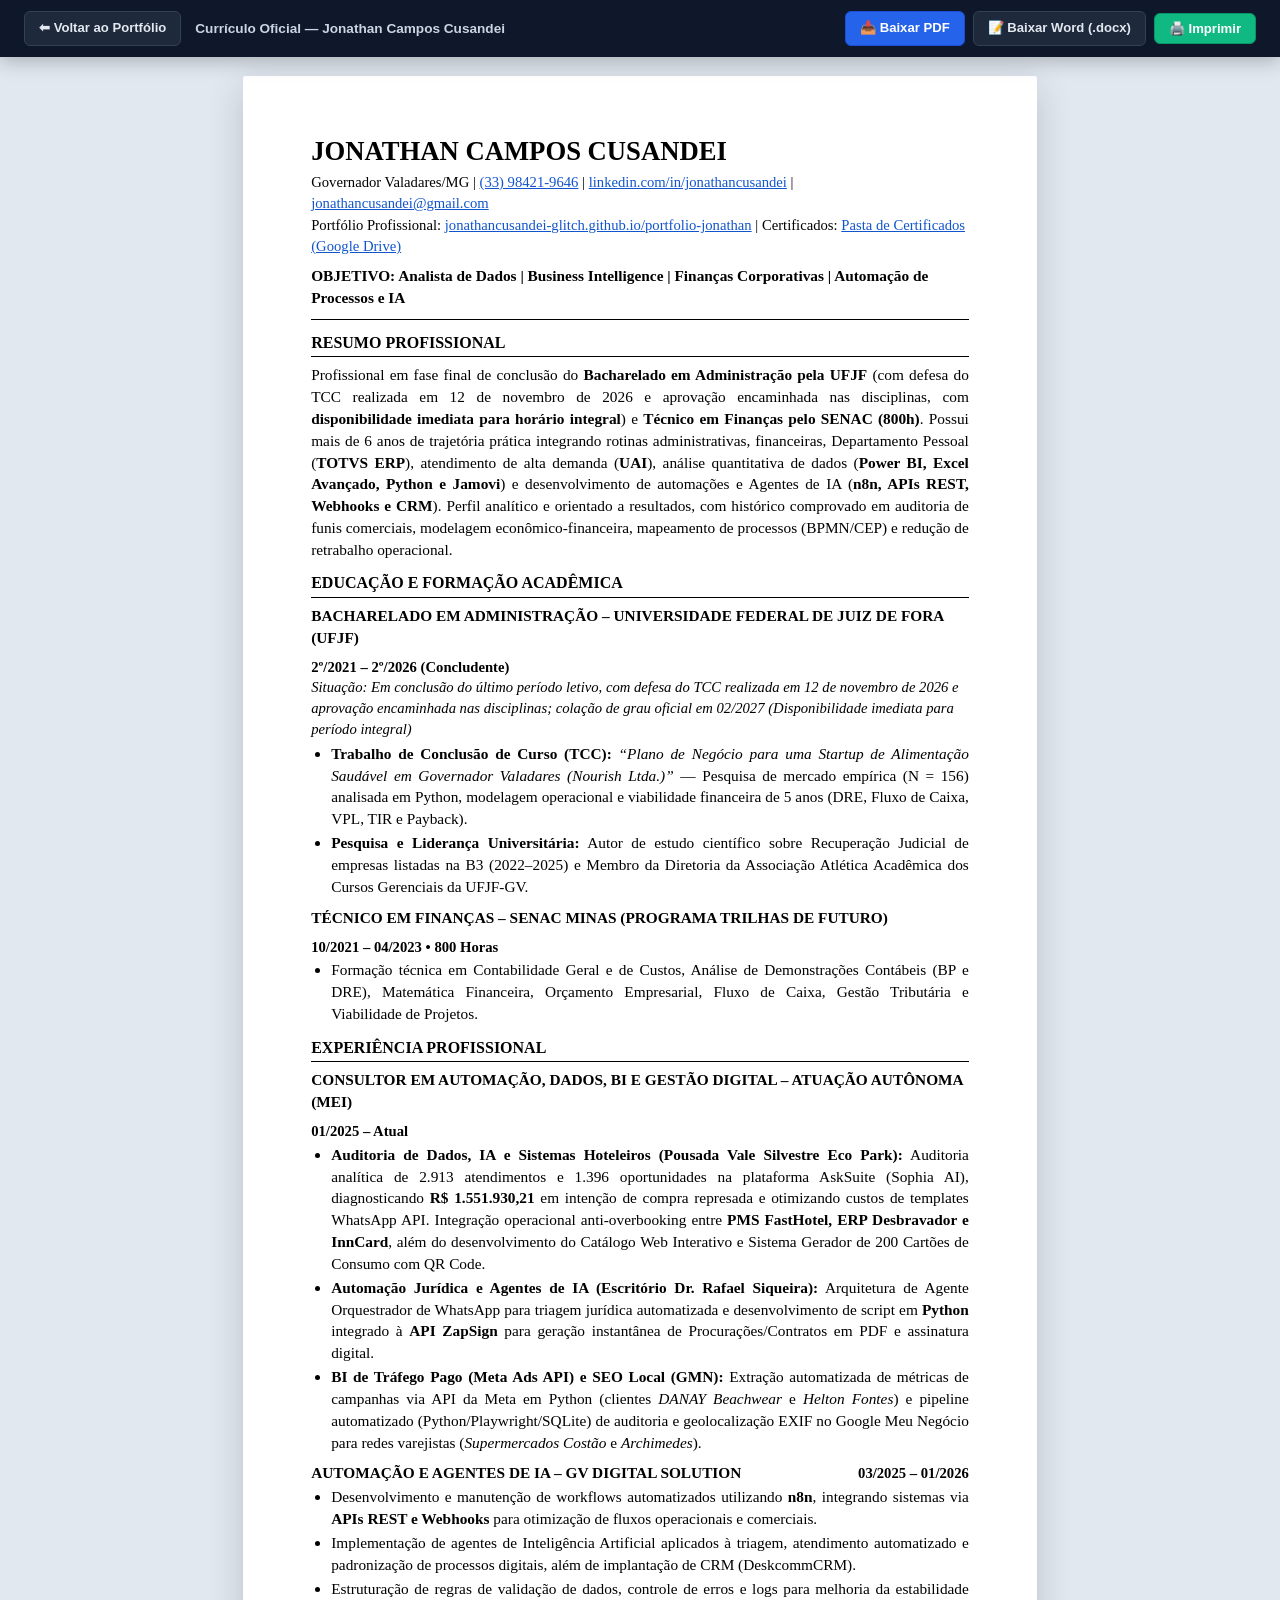
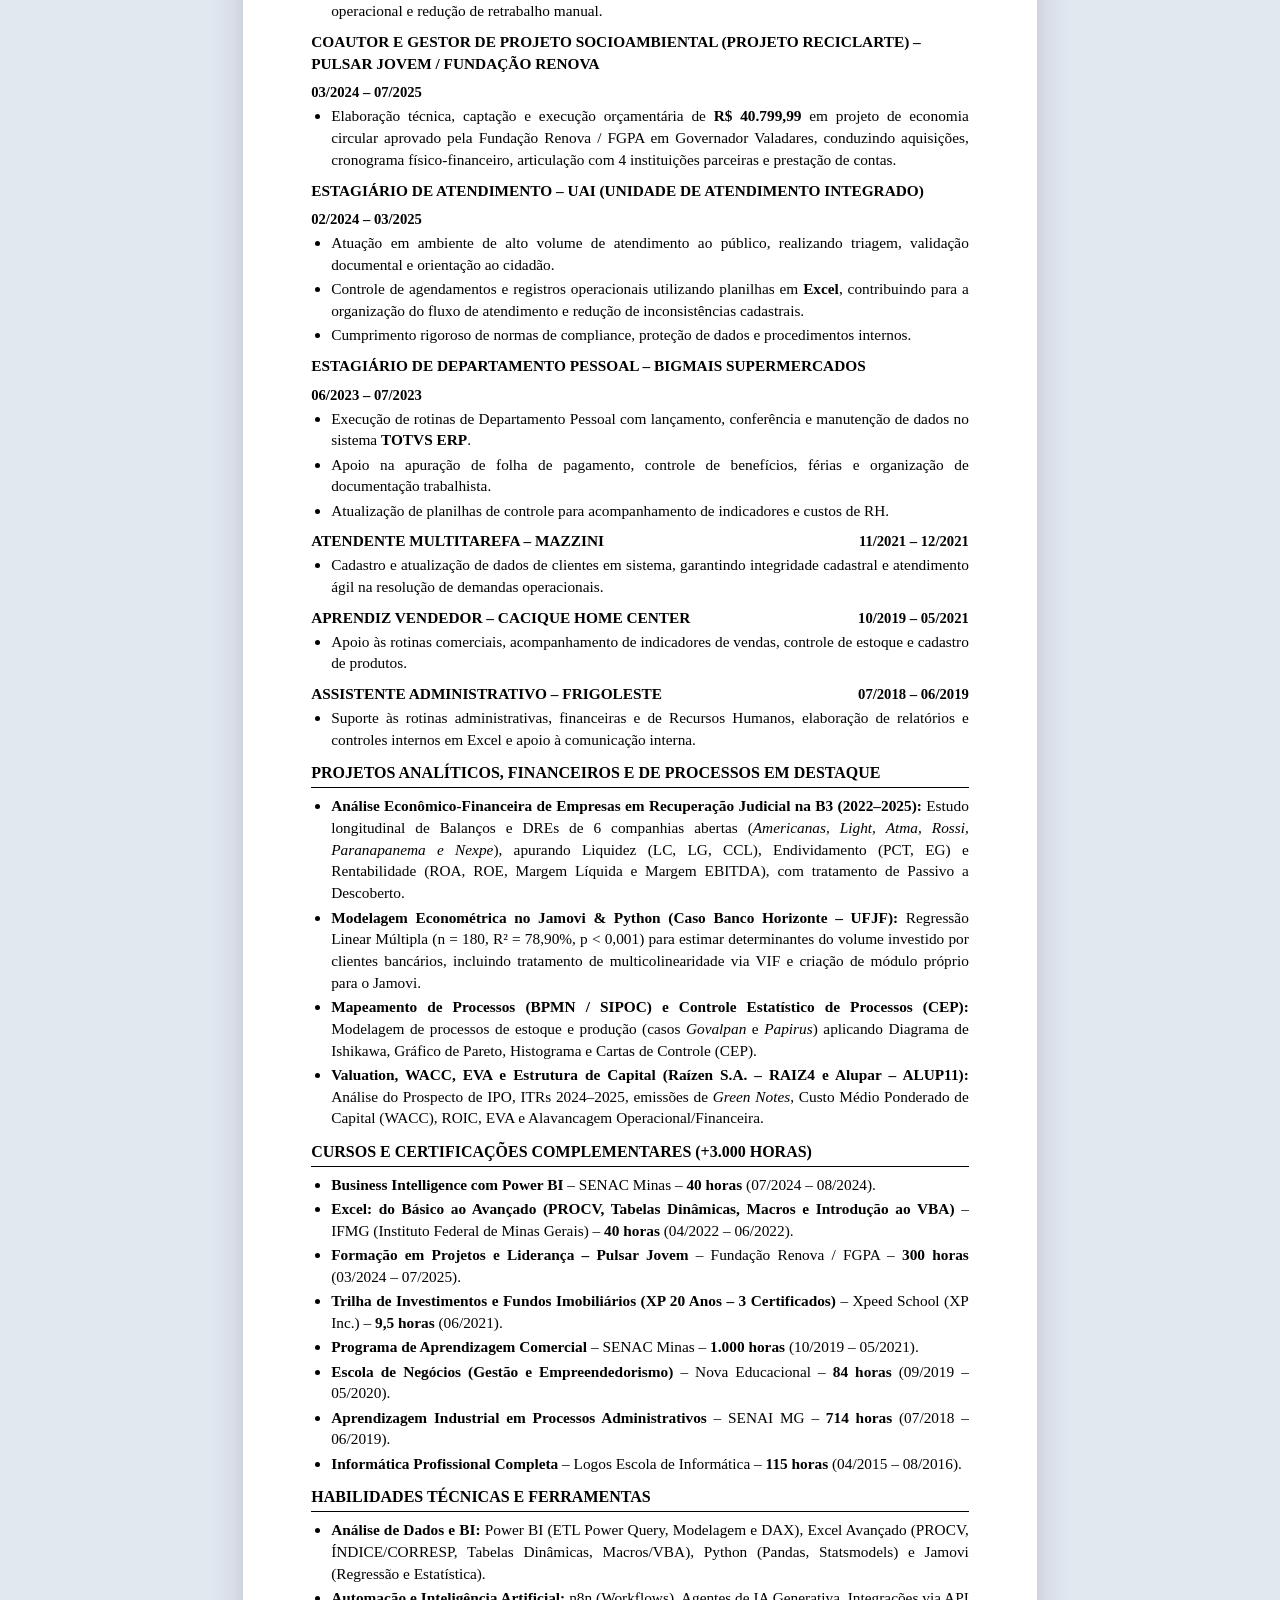
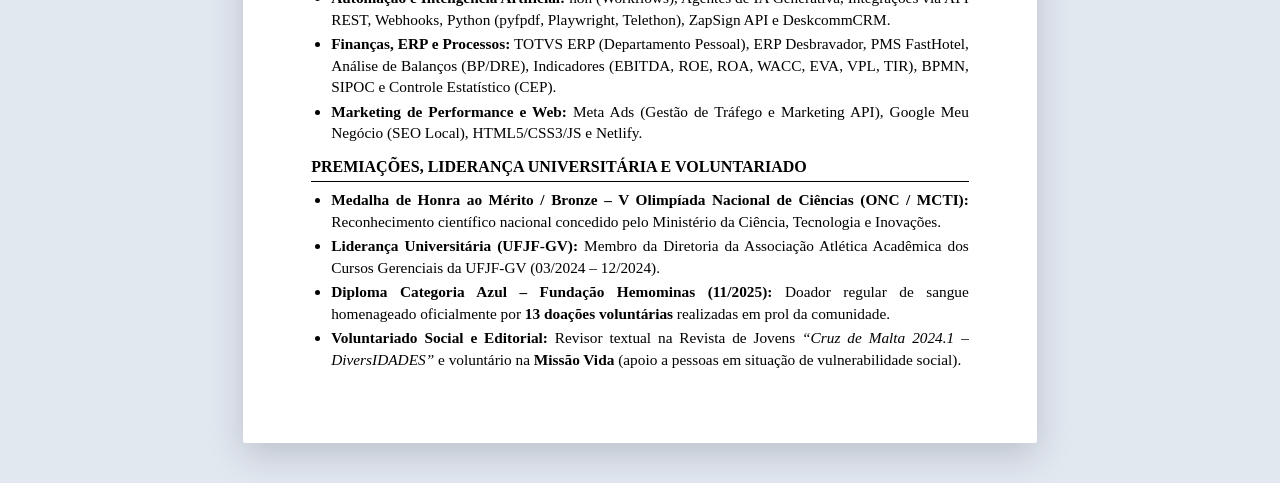
==== commit 4b02d12e: "Aplica ajustes finos no portfolio e curriculo para recrutadores" ====
--- a/curriculo.html
+++ b/curriculo.html
@@ -11,8 +11,6 @@
       --text: #000000;
       --muted: #222222;
       --border: #000000;
-      --new-bg: #ecfdf5;
-      --new-border: #10b981;
     }
 
     * {
@@ -27,10 +25,10 @@
       color: var(--text);
       line-height: 1.42;
       font-size: 11.5pt;
-      padding: 86px 16px 40px;
-    }
-
-    /* Barra de Ferramentas Flutuante (Oculta na Impressão/PDF) */
+      padding: 76px 16px 40px;
+    }
+
+    /* Barra de Visualização Limpa para Recrutadores (Oculta na Impressão/PDF) */
     .cv-toolbar {
       position: fixed;
       top: 0;
@@ -39,7 +37,7 @@
       z-index: 1000;
       background: #0f172a;
       color: #f8fafc;
-      padding: 11px 20px;
+      padding: 11px 24px;
       display: flex;
       flex-wrap: wrap;
       align-items: center;
@@ -60,16 +58,16 @@
       background: #1e293b;
       color: #e2e8f0;
       border: 1px solid #334155;
-      padding: 7px 12px;
+      padding: 7px 14px;
       border-radius: 6px;
-      font-size: 0.79rem;
+      font-size: 0.82rem;
       font-weight: 600;
       cursor: pointer;
       text-decoration: none;
       transition: all 0.15s;
     }
 
-    .toolbar-btn:hover, .toolbar-btn.active {
+    .toolbar-btn:hover {
       background: #2563eb;
       border-color: #3b82f6;
       color: #fff;
@@ -102,11 +100,6 @@
       font-family: 'Times New Roman', Times, Georgia, serif;
     }
 
-    .cv-sheet[contenteditable="true"] {
-      outline: 2px dashed #2563eb;
-      outline-offset: -6px;
-    }
-
     /* Cabeçalho do Currículo */
     .cv-header {
       border-bottom: 1.5px solid #000;
@@ -205,31 +198,6 @@
       margin-bottom: 2.5px;
       text-align: justify;
       font-size: 11.5pt;
-    }
-
-    /* Destaque visual opcional na tela para itens recém-adicionados do Drive */
-    body.highlight-new .new-from-drive {
-      background-color: var(--new-bg);
-      border-left: 3px solid var(--new-border);
-      padding-left: 8px;
-      border-radius: 2px;
-    }
-
-    .badge-new-screen {
-      display: none;
-      font-family: -apple-system, BlinkMacSystemFont, 'Segoe UI', Roboto, Arial, sans-serif;
-      font-size: 7.5pt;
-      font-weight: 700;
-      background: #10b981;
-      color: #fff;
-      padding: 1px 6px;
-      border-radius: 4px;
-      margin-left: 6px;
-      vertical-align: middle;
-    }
-
-    body.highlight-new .badge-new-screen {
-      display: inline-block;
     }
 
     @media print {
@@ -245,15 +213,6 @@
         box-shadow: none;
         padding: 0;
         max-width: 100%;
-        outline: none !important;
-      }
-      .badge-new-screen {
-        display: none !important;
-      }
-      body.highlight-new .new-from-drive {
-        background: transparent !important;
-        border-left: none !important;
-        padding-left: 0 !important;
       }
       @page {
         size: A4;
@@ -264,28 +223,22 @@
 </head>
 <body>
 
-  <!-- BARRA DE CONTROLE (NÃO SAI NA IMPRESSÃO/PDF) -->
+  <!-- BARRA DE VISUALIZAÇÃO E DOWNLOAD (NÃO SAI NA IMPRESSÃO/PDF) -->
   <div class="cv-toolbar">
     <div class="toolbar-left">
       <a href="index.html" class="toolbar-btn">⬅ Voltar ao Portfólio</a>
-      <span style="font-size: 0.76rem; color: #94a3b8; margin-left: 4px;">Adaptar Foco:</span>
-      <button class="toolbar-btn active" onclick="setFocus('geral', this)">Geral Completo</button>
-      <button class="toolbar-btn" onclick="setFocus('dados', this)">Dados, BI & Finanças</button>
-      <button class="toolbar-btn" onclick="setFocus('automacao', this)">Automação & IA</button>
-      <button class="toolbar-btn" onclick="setFocus('adm', this)">Administrativo & DP</button>
+      <span style="font-size: 0.85rem; color: #cbd5e1; margin-left: 6px; font-weight: 600;">Currículo Oficial — Jonathan Campos Cusandei</span>
     </div>
 
     <div class="toolbar-right">
-      <button class="toolbar-btn" id="toggleNewBtn" onclick="toggleHighlightNew()">✨ Ver Novos Itens do Drive</button>
-      <button class="toolbar-btn" id="toggleEditBtn" onclick="toggleEditable()">✏️ Editar na Tela</button>
       <a href="Curriculo_Jonathan_Cusandei.pdf" download="Curriculo_Jonathan_Cusandei.pdf" class="toolbar-btn toolbar-btn-download">📥 Baixar PDF</a>
       <a href="Curriculo_Geral_Atualizado_Jonathan_Cusandei.docx" download="Curriculo_Jonathan_Cusandei.docx" class="toolbar-btn">📝 Baixar Word (.docx)</a>
-      <button class="toolbar-btn toolbar-btn-print" onclick="window.print()">🖨️ Imprimir / Salvar PDF</button>
+      <button class="toolbar-btn toolbar-btn-print" onclick="window.print()">🖨️ Imprimir</button>
     </div>
   </div>
 
   <!-- FOLHA DO CURRÍCULO (TIMES NEW ROMAN) -->
-  <main class="cv-sheet" id="cvSheet">
+  <main class="cv-sheet">
 
     <!-- CABEÇALHO -->
     <header class="cv-header">
@@ -297,9 +250,9 @@
         <a href="mailto:jonathancusandei@gmail.com">jonathancusandei@gmail.com</a>
         <br />
         Portfólio Profissional: <a href="https://jonathancusandei-glitch.github.io/portfolio-jonathan/" target="_blank" rel="noopener">jonathancusandei-glitch.github.io/portfolio-jonathan</a> |
-        Certificados Verificados: <a href="https://drive.google.com/drive/folders/1a7LQ4NkBHIOzWLHPlceOv_vfF8xGvp0C?usp=sharing" target="_blank" rel="noopener">Pasta de Certificados (Google Drive)</a>
-      </div>
-      <div class="cv-objective" id="cvObjective">
+        Certificados: <a href="https://drive.google.com/drive/folders/1a7LQ4NkBHIOzWLHPlceOv_vfF8xGvp0C?usp=sharing" target="_blank" rel="noopener">Pasta de Certificados (Google Drive)</a>
+      </div>
+      <div class="cv-objective">
         OBJETIVO: Analista de Dados | Business Intelligence | Finanças Corporativas | Automação de Processos e IA
       </div>
     </header>
@@ -307,8 +260,8 @@
     <!-- RESUMO PROFISSIONAL -->
     <section class="cv-section">
       <h2 class="cv-section-title">RESUMO PROFISSIONAL</h2>
-      <p class="cv-summary" id="cvSummaryText">
-        Profissional em fase final de conclusão do <strong>Bacharelado em Administração pela UFJF</strong> (grade curricular e defesa de TCC concluídas em novembro/2026, com <strong>disponibilidade imediata para horário integral</strong>) e <strong>Técnico em Finanças pelo SENAC (800h)</strong>. Possui mais de 6 anos de trajetória prática integrando rotinas administrativas, financeiras, Departamento Pessoal (<strong>TOTVS ERP</strong>), atendimento de alta demanda (<strong>UAI</strong>), análise quantitativa de dados (<strong>Power BI, Excel Avançado, Python e Jamovi</strong>) e desenvolvimento de automações e Agentes de IA (<strong>n8n, APIs REST, Webhooks e CRM</strong>). Perfil analítico e orientado a resultados, com histórico comprovado em auditoria de funis comerciais, modelagem econômico-financeira, mapeamento de processos (BPMN/CEP) e redução de retrabalho operacional.
+      <p class="cv-summary">
+        Profissional em fase final de conclusão do <strong>Bacharelado em Administração pela UFJF</strong> (com defesa do TCC realizada em 12 de novembro de 2026 e aprovação encaminhada nas disciplinas, com <strong>disponibilidade imediata para horário integral</strong>) e <strong>Técnico em Finanças pelo SENAC (800h)</strong>. Possui mais de 6 anos de trajetória prática integrando rotinas administrativas, financeiras, Departamento Pessoal (<strong>TOTVS ERP</strong>), atendimento de alta demanda (<strong>UAI</strong>), análise quantitativa de dados (<strong>Power BI, Excel Avançado, Python e Jamovi</strong>) e desenvolvimento de automações e Agentes de IA (<strong>n8n, APIs REST, Webhooks e CRM</strong>). Perfil analítico e orientado a resultados, com histórico comprovado em auditoria de funis comerciais, modelagem econômico-financeira, mapeamento de processos (BPMN/CEP) e redução de retrabalho operacional.
       </p>
     </section>
 
@@ -316,15 +269,15 @@
     <section class="cv-section">
       <h2 class="cv-section-title">EDUCAÇÃO E FORMAÇÃO ACADÊMICA</h2>
 
-      <div class="cv-item new-from-drive">
-        <div class="cv-item-header">
-          <span class="cv-item-title">BACHARELADO EM ADMINISTRAÇÃO – UNIVERSIDADE FEDERAL DE JUIZ DE FORA (UFJF) <span class="badge-new-screen">Status Atualizado</span></span>
+      <div class="cv-item">
+        <div class="cv-item-header">
+          <span class="cv-item-title">BACHARELADO EM ADMINISTRAÇÃO – UNIVERSIDADE FEDERAL DE JUIZ DE FORA (UFJF)</span>
           <span class="cv-item-period">2º/2021 – 2º/2026 (Concludente)</span>
         </div>
-        <div class="cv-item-sub">Situação: Grade curricular e Trabalho de Conclusão de Curso (TCC) concluídos em 11/2026; colação de grau oficial em 02/2027 (Disponibilidade imediata para período integral)</div>
+        <div class="cv-item-sub">Situação: Em conclusão do último período letivo, com defesa do TCC realizada em 12 de novembro de 2026 e aprovação encaminhada nas disciplinas; colação de grau oficial em 02/2027 (Disponibilidade imediata para período integral)</div>
         <ul class="cv-list">
           <li><strong>Trabalho de Conclusão de Curso (TCC):</strong> <em>“Plano de Negócio para uma Startup de Alimentação Saudável em Governador Valadares (Nourish Ltda.)”</em> — Pesquisa de mercado empírica (N = 156) analisada em Python, modelagem operacional e viabilidade financeira de 5 anos (DRE, Fluxo de Caixa, VPL, TIR e Payback).</li>
-          <li><strong>Pesquisa e Extensão Universitária:</strong> Bolsista de Monitoria Acadêmica em Matemática Básica (MAT008GV), autor de estudo científico sobre Recuperação Judicial de empresas listadas na B3 (2022–2025), Membro da Diretoria da Atlética Gerenciais UFJF-GV e Membro da Comissão Organizadora de Extensão.</li>
+          <li><strong>Pesquisa e Liderança Universitária:</strong> Autor de estudo científico sobre Recuperação Judicial de empresas listadas na B3 (2022–2025) e Membro da Diretoria da Associação Atlética Acadêmica dos Cursos Gerenciais da UFJF-GV.</li>
         </ul>
       </div>
 
@@ -343,9 +296,9 @@
     <section class="cv-section">
       <h2 class="cv-section-title">EXPERIÊNCIA PROFISSIONAL</h2>
 
-      <div class="cv-item new-from-drive">
-        <div class="cv-item-header">
-          <span class="cv-item-title">CONSULTOR EM AUTOMAÇÃO, DADOS, BI E GESTÃO DIGITAL – ATUAÇÃO AUTÔNOMA (MEI) <span class="badge-new-screen">Adicionado do Drive</span></span>
+      <div class="cv-item">
+        <div class="cv-item-header">
+          <span class="cv-item-title">CONSULTOR EM AUTOMAÇÃO, DADOS, BI E GESTÃO DIGITAL – ATUAÇÃO AUTÔNOMA (MEI)</span>
           <span class="cv-item-period">01/2025 – Atual</span>
         </div>
         <ul class="cv-list">
@@ -367,9 +320,9 @@
         </ul>
       </div>
 
-      <div class="cv-item new-from-drive">
-        <div class="cv-item-header">
-          <span class="cv-item-title">COAUTOR E GESTOR DE PROJETO SOCIOAMBIENTAL (PROJETO RECICLARTE) – PULSAR JOVEM / FUNDAÇÃO RENOVA <span class="badge-new-screen">Adicionado do Drive</span></span>
+      <div class="cv-item">
+        <div class="cv-item-header">
+          <span class="cv-item-title">COAUTOR E GESTOR DE PROJETO SOCIOAMBIENTAL (PROJETO RECICLARTE) – PULSAR JOVEM / FUNDAÇÃO RENOVA</span>
           <span class="cv-item-period">03/2024 – 07/2025</span>
         </div>
         <ul class="cv-list">
@@ -401,16 +354,6 @@
         </ul>
       </div>
 
-      <div class="cv-item new-from-drive">
-        <div class="cv-item-header">
-          <span class="cv-item-title">MONITOR ACADÊMICO (BOLSISTA) DE MATEMÁTICA BÁSICA – UFJF CAMPUS GV <span class="badge-new-screen">Adicionado do Drive</span></span>
-          <span class="cv-item-period">04/2022 – 01/2023</span>
-        </div>
-        <ul class="cv-list">
-          <li>Atendimento acadêmico, resolução de listas quantitativas e suporte didático aos estudantes na disciplina de Matemática Básica (MAT008GV – Departamento de Economia, Projeto GV014H12).</li>
-        </ul>
-      </div>
-
       <div class="cv-item">
         <div class="cv-item-header">
           <span class="cv-item-title">ATENDENTE MULTITAREFA – MAZZINI</span>
@@ -443,8 +386,8 @@
     </section>
 
     <!-- PROJETOS TÉCNICOS, FINANCEIROS E QUANTITATIVOS DE DESTAQUE -->
-    <section class="cv-section new-from-drive">
-      <h2 class="cv-section-title">PROJETOS ANALÍTICOS, FINANCEIROS E DE PROCESSOS EM DESTAQUE <span class="badge-new-screen">Adicionado do Drive</span></h2>
+    <section class="cv-section">
+      <h2 class="cv-section-title">PROJETOS ANALÍTICOS, FINANCEIROS E DE PROCESSOS EM DESTAQUE</h2>
       <ul class="cv-list">
         <li><strong>Análise Econômico-Financeira de Empresas em Recuperação Judicial na B3 (2022–2025):</strong> Estudo longitudinal de Balanços e DREs de 6 companhias abertas (<em>Americanas, Light, Atma, Rossi, Paranapanema e Nexpe</em>), apurando Liquidez (LC, LG, CCL), Endividamento (PCT, EG) e Rentabilidade (ROA, ROE, Margem Líquida e Margem EBITDA), com tratamento de Passivo a Descoberto.</li>
         <li><strong>Modelagem Econométrica no Jamovi & Python (Caso Banco Horizonte – UFJF):</strong> Regressão Linear Múltipla (n = 180, R² = 78,90%, p &lt; 0,001) para estimar determinantes do volume investido por clientes bancários, incluindo tratamento de multicolinearidade via VIF e criação de módulo próprio para o Jamovi.</li>
@@ -457,14 +400,14 @@
     <section class="cv-section">
       <h2 class="cv-section-title">CURSOS E CERTIFICAÇÕES COMPLEMENTARES (+3.000 HORAS)</h2>
       <ul class="cv-list">
-        <li><strong>Business Intelligence com Power BI</strong> – SENAC Minas – <strong>40 horas</strong> (07/2024 – 08/2024 | Reg. 13-1080/2024).</li>
-        <li class="new-from-drive"><strong>Excel: do Básico ao Avançado (PROCV, Tabelas Dinâmicas, Macros e Introdução ao VBA)</strong> – IFMG (Instituto Federal de Minas Gerais) – <strong>40 horas</strong> (04/2022 – 06/2022). <span class="badge-new-screen">Adicionado do Drive</span></li>
+        <li><strong>Business Intelligence com Power BI</strong> – SENAC Minas – <strong>40 horas</strong> (07/2024 – 08/2024).</li>
+        <li><strong>Excel: do Básico ao Avançado (PROCV, Tabelas Dinâmicas, Macros e Introdução ao VBA)</strong> – IFMG (Instituto Federal de Minas Gerais) – <strong>40 horas</strong> (04/2022 – 06/2022).</li>
         <li><strong>Formação em Projetos e Liderança – Pulsar Jovem</strong> – Fundação Renova / FGPA – <strong>300 horas</strong> (03/2024 – 07/2025).</li>
-        <li class="new-from-drive"><strong>Trilha de Investimentos e Fundos Imobiliários (XP 20 Anos – 3 Certificados)</strong> – Xpeed School (XP Inc.) – <strong>9,5 horas</strong> (06/2021). <span class="badge-new-screen">Adicionado do Drive</span></li>
+        <li><strong>Trilha de Investimentos e Fundos Imobiliários (XP 20 Anos – 3 Certificados)</strong> – Xpeed School (XP Inc.) – <strong>9,5 horas</strong> (06/2021).</li>
         <li><strong>Programa de Aprendizagem Comercial</strong> – SENAC Minas – <strong>1.000 horas</strong> (10/2019 – 05/2021).</li>
         <li><strong>Escola de Negócios (Gestão e Empreendedorismo)</strong> – Nova Educacional – <strong>84 horas</strong> (09/2019 – 05/2020).</li>
         <li><strong>Aprendizagem Industrial em Processos Administrativos</strong> – SENAI MG – <strong>714 horas</strong> (07/2018 – 06/2019).</li>
-        <li class="new-from-drive"><strong>Informática Profissional Completa</strong> – Logos Escola de Informática – <strong>115 horas</strong> (2015 – 2016) | <strong>Formação em Inglês</strong> – Fernando Idiomas (2022). <span class="badge-new-screen">Adicionado do Drive</span></li>
+        <li><strong>Informática Profissional Completa</strong> – Logos Escola de Informática – <strong>115 horas</strong> (04/2015 – 08/2016).</li>
       </ul>
     </section>
 
@@ -483,8 +426,8 @@
     <section class="cv-section">
       <h2 class="cv-section-title">PREMIAÇÕES, LIDERANÇA UNIVERSITÁRIA E VOLUNTARIADO</h2>
       <ul class="cv-list">
-        <li class="new-from-drive"><strong>Medalha de Honra ao Mérito / Bronze – V Olimpíada Nacional de Ciências (ONC / MCTI)</strong> – Reconhecimento científico nacional (Código de validação: I4KNABFY). <span class="badge-new-screen">Adicionado do Drive</span></li>
-        <li class="new-from-drive"><strong>Diretoria Acadêmica e Extensão UFJF-GV (2024):</strong> Membro da Diretoria da Associação Atlética Acadêmica Gerenciais UFJF-GV (15h) e Membro da Comissão Organizadora do Projeto de Extensão <em>“Que tal doar?”</em> (UFJF-GV, 16h, Reg. GV035446). <span class="badge-new-screen">Adicionado do Drive</span></li>
+        <li><strong>Medalha de Honra ao Mérito / Bronze – V Olimpíada Nacional de Ciências (ONC / MCTI):</strong> Reconhecimento científico nacional concedido pelo Ministério da Ciência, Tecnologia e Inovações.</li>
+        <li><strong>Liderança Universitária (UFJF-GV):</strong> Membro da Diretoria da Associação Atlética Acadêmica dos Cursos Gerenciais da UFJF-GV (03/2024 – 12/2024).</li>
         <li><strong>Diploma Categoria Azul – Fundação Hemominas (11/2025):</strong> Doador regular de sangue homenageado oficialmente por <strong>13 doações voluntárias</strong> realizadas em prol da comunidade.</li>
         <li><strong>Voluntariado Social e Editorial:</strong> Revisor textual na Revista de Jovens <em>“Cruz de Malta 2024.1 – DiversIDADES”</em> e voluntário na <strong>Missão Vida</strong> (apoio a pessoas em situação de vulnerabilidade social).</li>
       </ul>
@@ -492,58 +435,5 @@
 
   </main>
 
-  <script>
-    const FOCUS_PROFILES = {
-      geral: {
-        objective: "OBJETIVO: Analista de Dados | Business Intelligence | Finanças Corporativas | Automação de Processos e IA",
-        summary: "Profissional em fase final de conclusão do <strong>Bacharelado em Administração pela UFJF</strong> (grade curricular e defesa de TCC concluídas em novembro/2026, com <strong>disponibilidade imediata para horário integral</strong>) e <strong>Técnico em Finanças pelo SENAC (800h)</strong>. Possui mais de 6 anos de trajetória prática integrando rotinas administrativas, financeiras, Departamento Pessoal (<strong>TOTVS ERP</strong>), atendimento de alta demanda (<strong>UAI</strong>), análise quantitativa de dados (<strong>Power BI, Excel Avançado, Python e Jamovi</strong>) e desenvolvimento de automações e Agentes de IA (<strong>n8n, APIs REST, Webhooks e CRM</strong>). Perfil analítico e orientado a resultados, com histórico comprovado em auditoria de funis comerciais, modelagem econômico-financeira, mapeamento de processos (BPMN/CEP) e redução de retrabalho operacional."
-      },
-      dados: {
-        objective: "OBJETIVO: Analista de Dados & Business Intelligence (BI) | Analista Financeiro / Controladoria & Planejamento (FP&A)",
-        summary: "Administrador concludente pela <strong>UFJF</strong> (grade e TCC concluídos em nov/2026 — <strong>disponibilidade imediata em horário integral</strong>) e <strong>Técnico em Finanças pelo SENAC (800h)</strong>, especializado em <strong>Análise de Dados, Business Intelligence (Power BI e Excel Avançado – IFMG)</strong>, modelagem estatística/econométrica (<strong>Python e Jamovi</strong>) e <strong>Finanças Corporativas</strong> (Análise de DRE/BP, Liquidez, EBITDA, WACC, EVA, VPL e TIR). Experiência prática em auditoria de bases comerciais (+R$ 1,55M diagnosticados), controle de indicadores em ERPs (TOTVS / Desbravador) e automação de relatórios executivos."
-      },
-      automacao: {
-        objective: "OBJETIVO: Especialista em Automação de Processos (RPA / n8n / Python) | Agentes de IA | Revenue Operations & CRM",
-        summary: "Especialista em <strong>Automação de Processos, Integração de Sistemas e Agentes de IA Generativa</strong>, com formação em <strong>Administração pela UFJF</strong> (concludente em nov/2026 — <strong>disponibilidade integral imediata</strong>) e base sólida em Finanças e Processos (BPMN). Experiência comprovada no desenvolvimento de workflows em <strong>n8n</strong>, scripts em <strong>Python (APIs REST, Webhooks, Playwright, ZapSign API, Meta Ads API)</strong>, implantação de CRM (DeskcommCRM) e auditoria de funis de atendimento automatizado (AskSuite / WhatsApp API), unindo visão de negócios à execução técnica."
-      },
-      adm: {
-        objective: "OBJETIVO: Analista Administrativo / Financeiro | Gestão de Processos e Qualidade | Departamento Pessoal (TOTVS ERP)",
-        summary: "Administrador concludente pela <strong>Universidade Federal de Juiz de Fora (UFJF)</strong> (grade curricular e TCC concluídos em nov/2026 — <strong>disponibilidade imediata para período integral</strong>) e <strong>Técnico em Finanças pelo SENAC (800h)</strong>. Mais de 6 anos de experiência prática em rotinas administrativas, financeiras, faturamento, atendimento de alto volume (UAI) e <strong>Departamento Pessoal com domínio do sistema TOTVS ERP</strong> (BigMais Supermercados). Domínio avançado de Excel, Power BI, mapeamento de processos (BPMN / SIPOC / Qualidade) e ferramentas de automação para ganho de produtividade administrativa."
-      }
-    };
-
-    function setFocus(key, btnEl) {
-      const profile = FOCUS_PROFILES[key];
-      if (!profile) return;
-      document.getElementById("cvObjective").innerHTML = profile.objective;
-      document.getElementById("cvSummaryText").innerHTML = profile.summary;
-      document.querySelectorAll(".toolbar-left .toolbar-btn").forEach((b) => b.classList.remove("active"));
-      if (btnEl) btnEl.classList.add("active");
-    }
-
-    function toggleHighlightNew() {
-      document.body.classList.toggle("highlight-new");
-      const btn = document.getElementById("toggleNewBtn");
-      const isOn = document.body.classList.contains("highlight-new");
-      btn.textContent = isOn ? "✨ Ocultar Destaques Verdes" : "✨ Ver Novos Itens do Drive";
-      btn.classList.toggle("active", isOn);
-    }
-
-    function toggleEditable() {
-      const sheet = document.getElementById("cvSheet");
-      const btn = document.getElementById("toggleEditBtn");
-      const isEditable = sheet.getAttribute("contenteditable") === "true";
-      if (isEditable) {
-        sheet.setAttribute("contenteditable", "false");
-        btn.textContent = "✏️ Editar na Tela";
-        btn.classList.remove("active");
-      } else {
-        sheet.setAttribute("contenteditable", "true");
-        btn.textContent = "✅ Edição Ativa";
-        btn.classList.add("active");
-        sheet.focus();
-      }
-    }
-  </script>
 </body>
 </html>
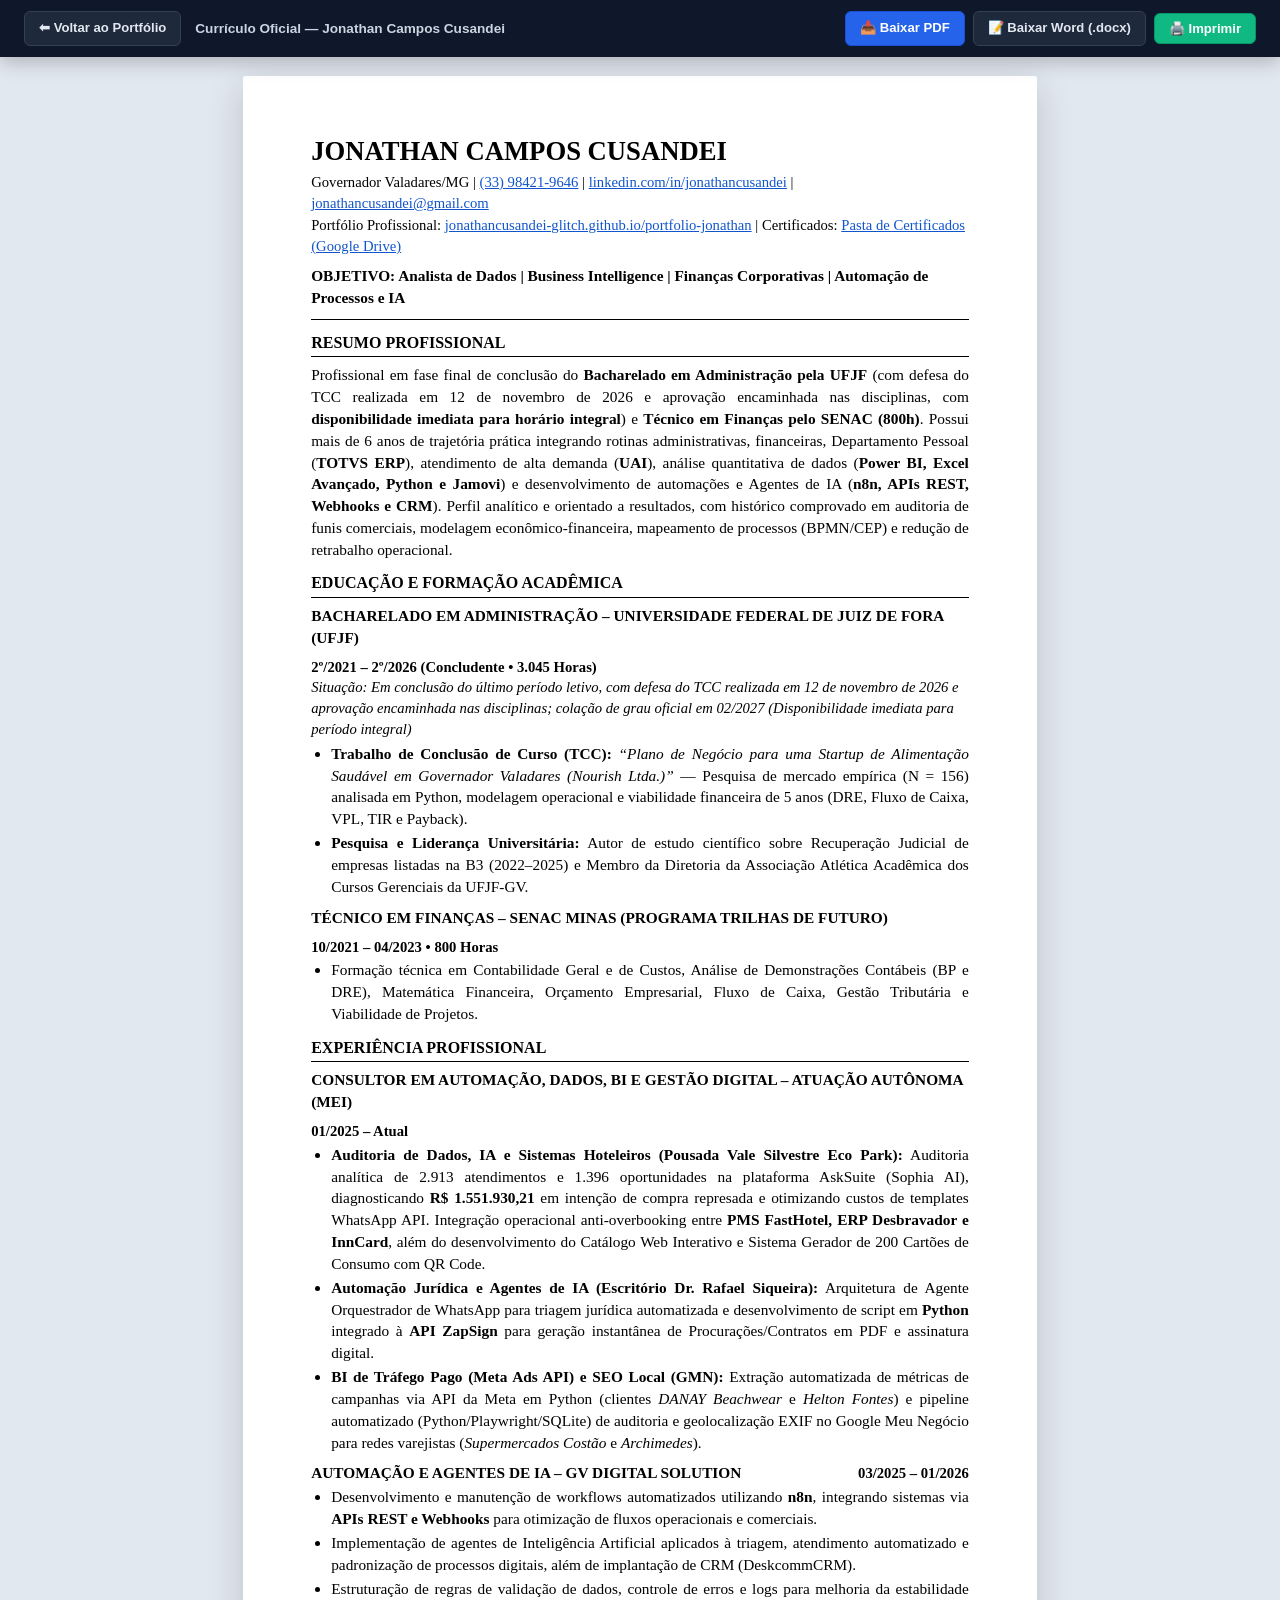
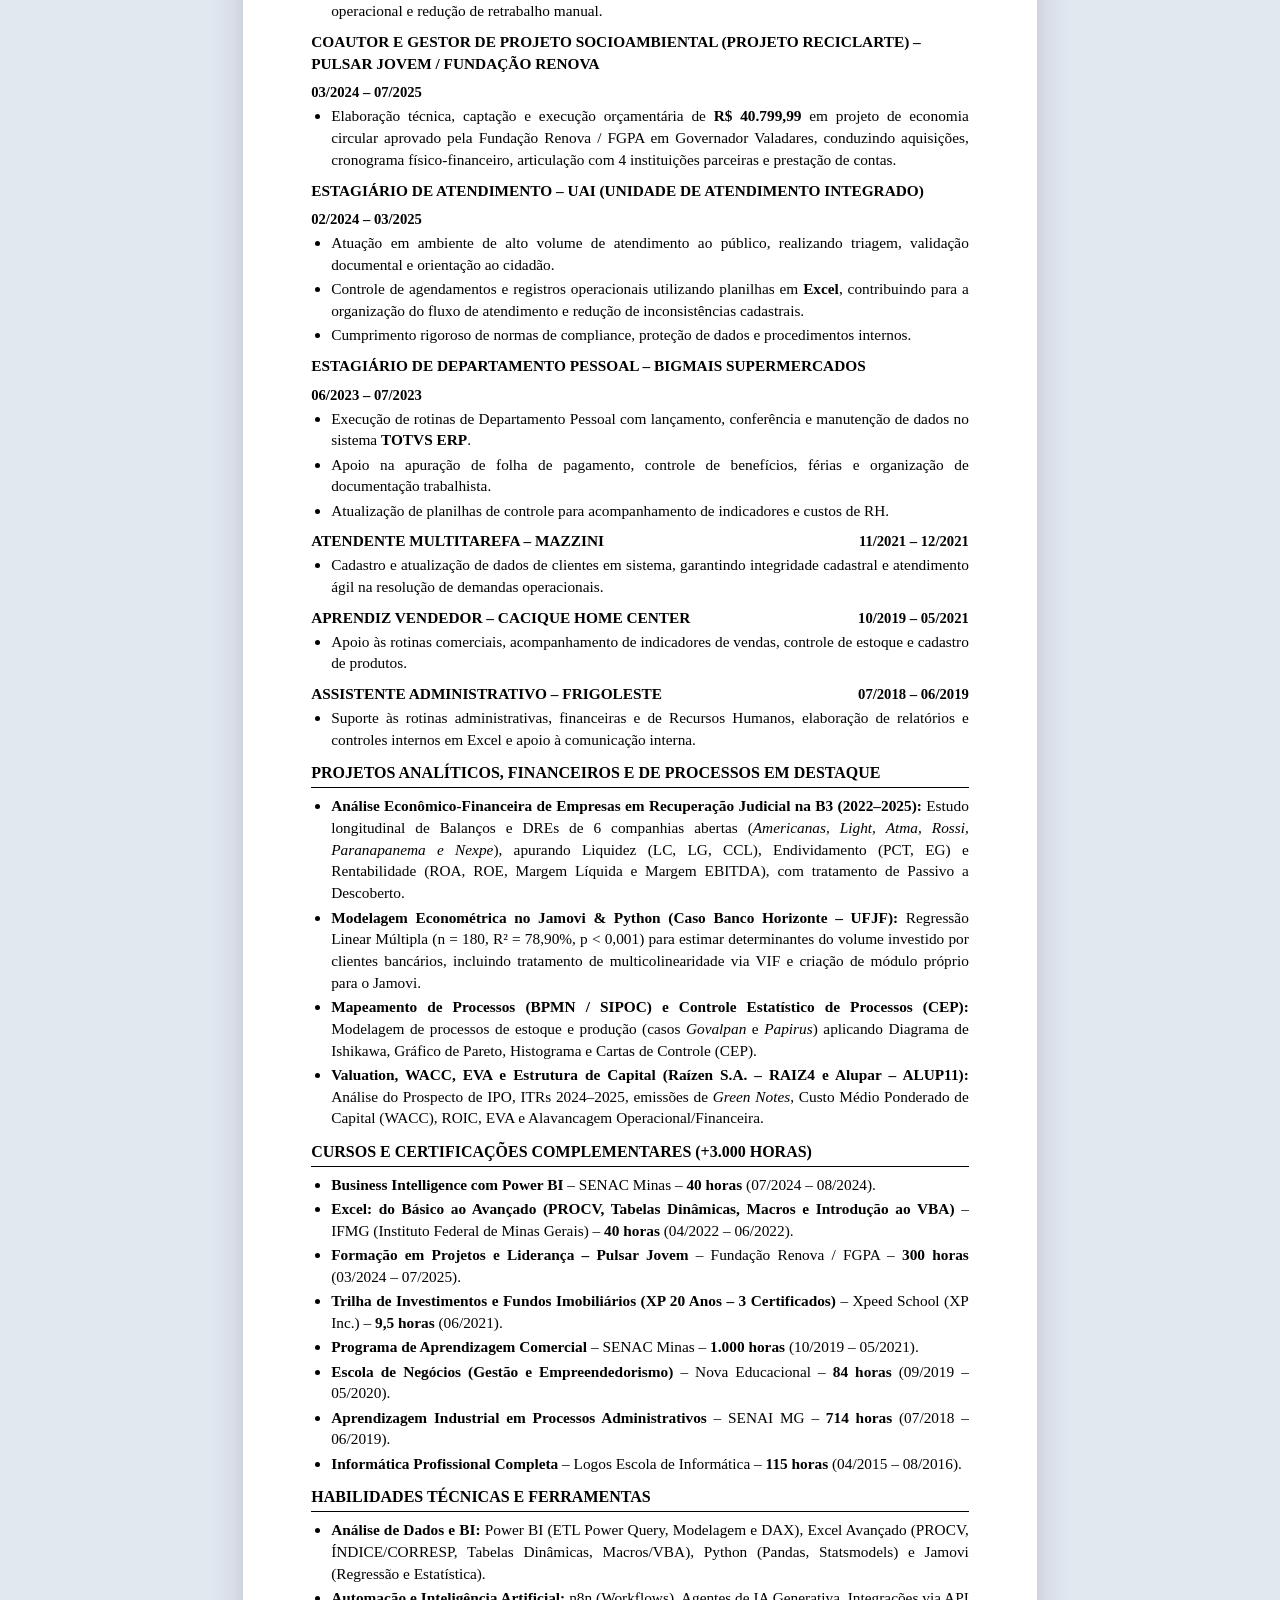
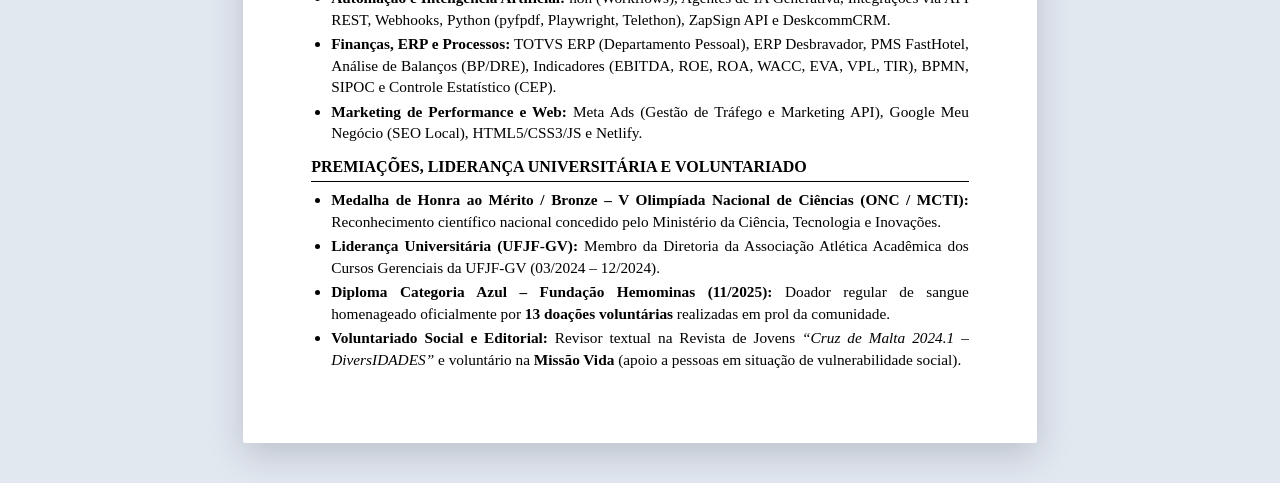
==== commit 0087b5c8: "Atualiza carga horaria total de formacao para +6.100h (3.045h UFJF + 3.100h cursos)" ====
--- a/curriculo.html
+++ b/curriculo.html
@@ -272,7 +272,7 @@
       <div class="cv-item">
         <div class="cv-item-header">
           <span class="cv-item-title">BACHARELADO EM ADMINISTRAÇÃO – UNIVERSIDADE FEDERAL DE JUIZ DE FORA (UFJF)</span>
-          <span class="cv-item-period">2º/2021 – 2º/2026 (Concludente)</span>
+          <span class="cv-item-period">2º/2021 – 2º/2026 (Concludente • 3.045 Horas)</span>
         </div>
         <div class="cv-item-sub">Situação: Em conclusão do último período letivo, com defesa do TCC realizada em 12 de novembro de 2026 e aprovação encaminhada nas disciplinas; colação de grau oficial em 02/2027 (Disponibilidade imediata para período integral)</div>
         <ul class="cv-list">
